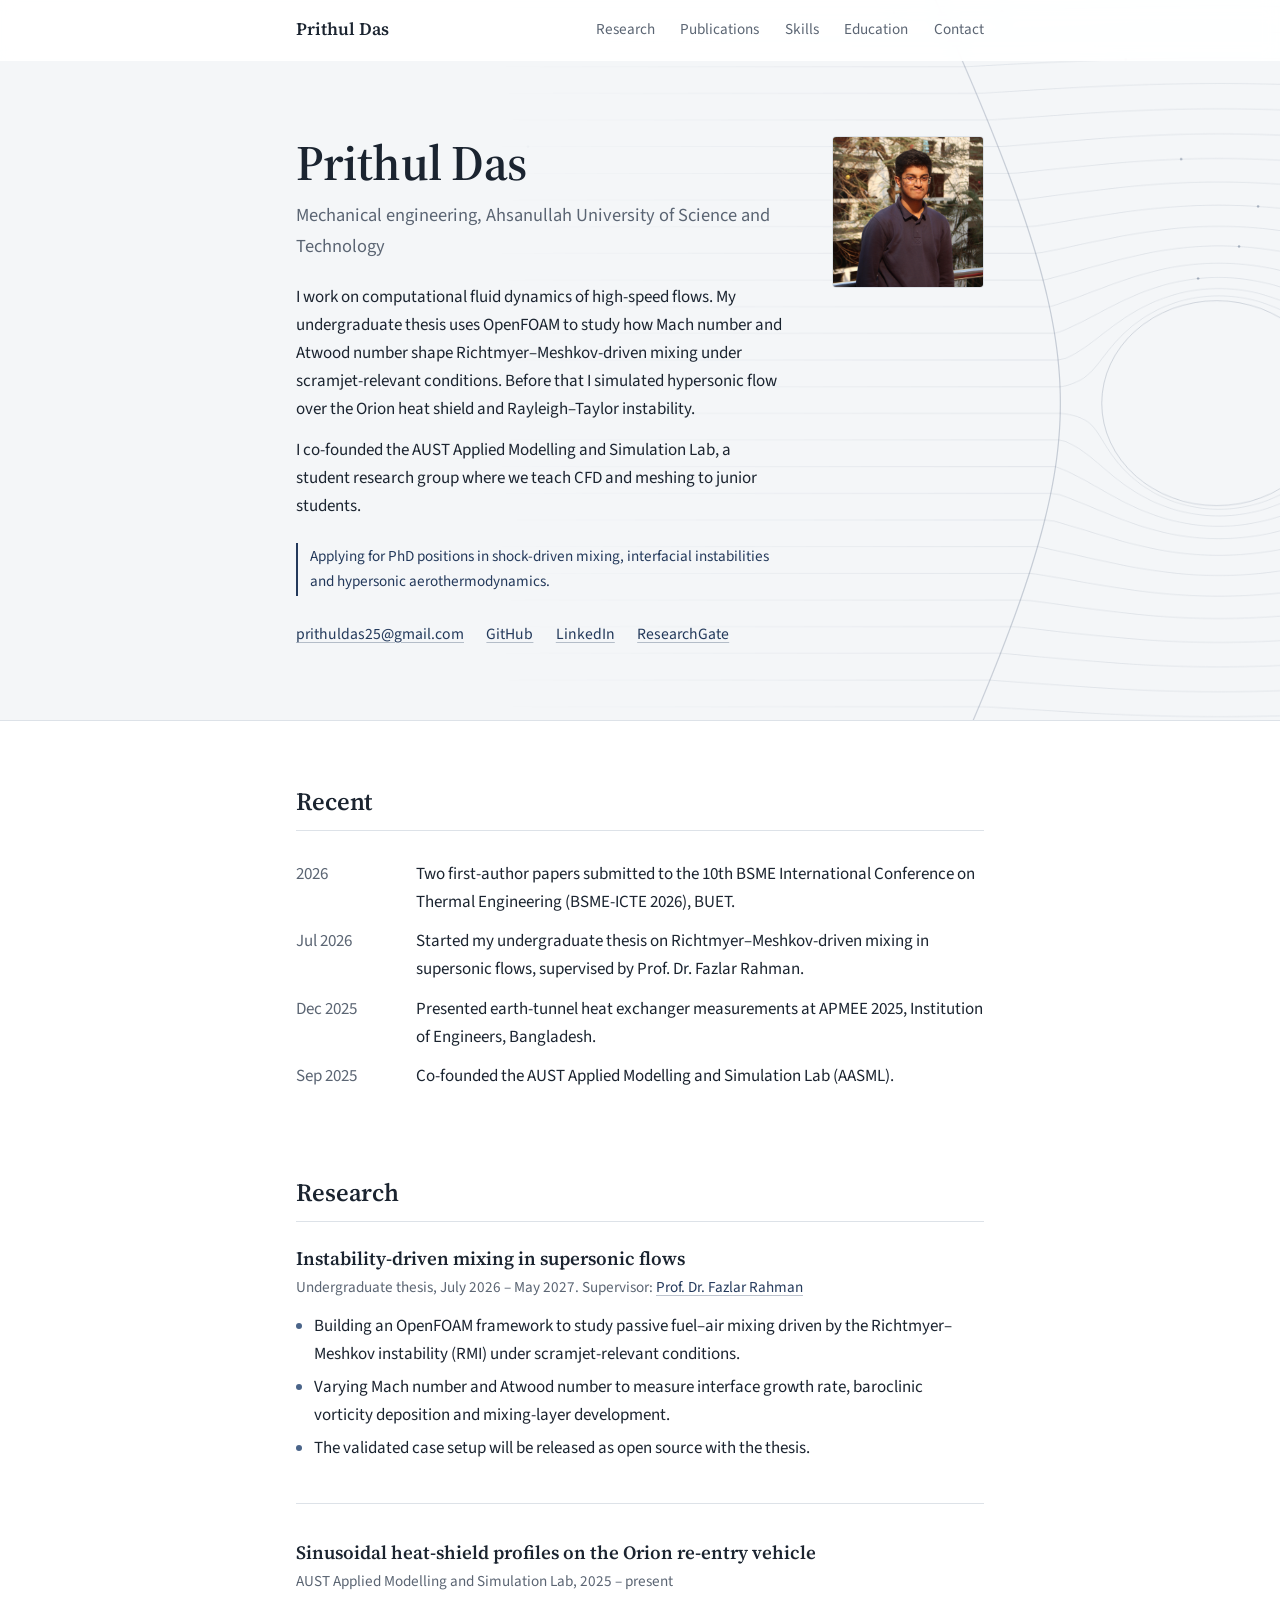
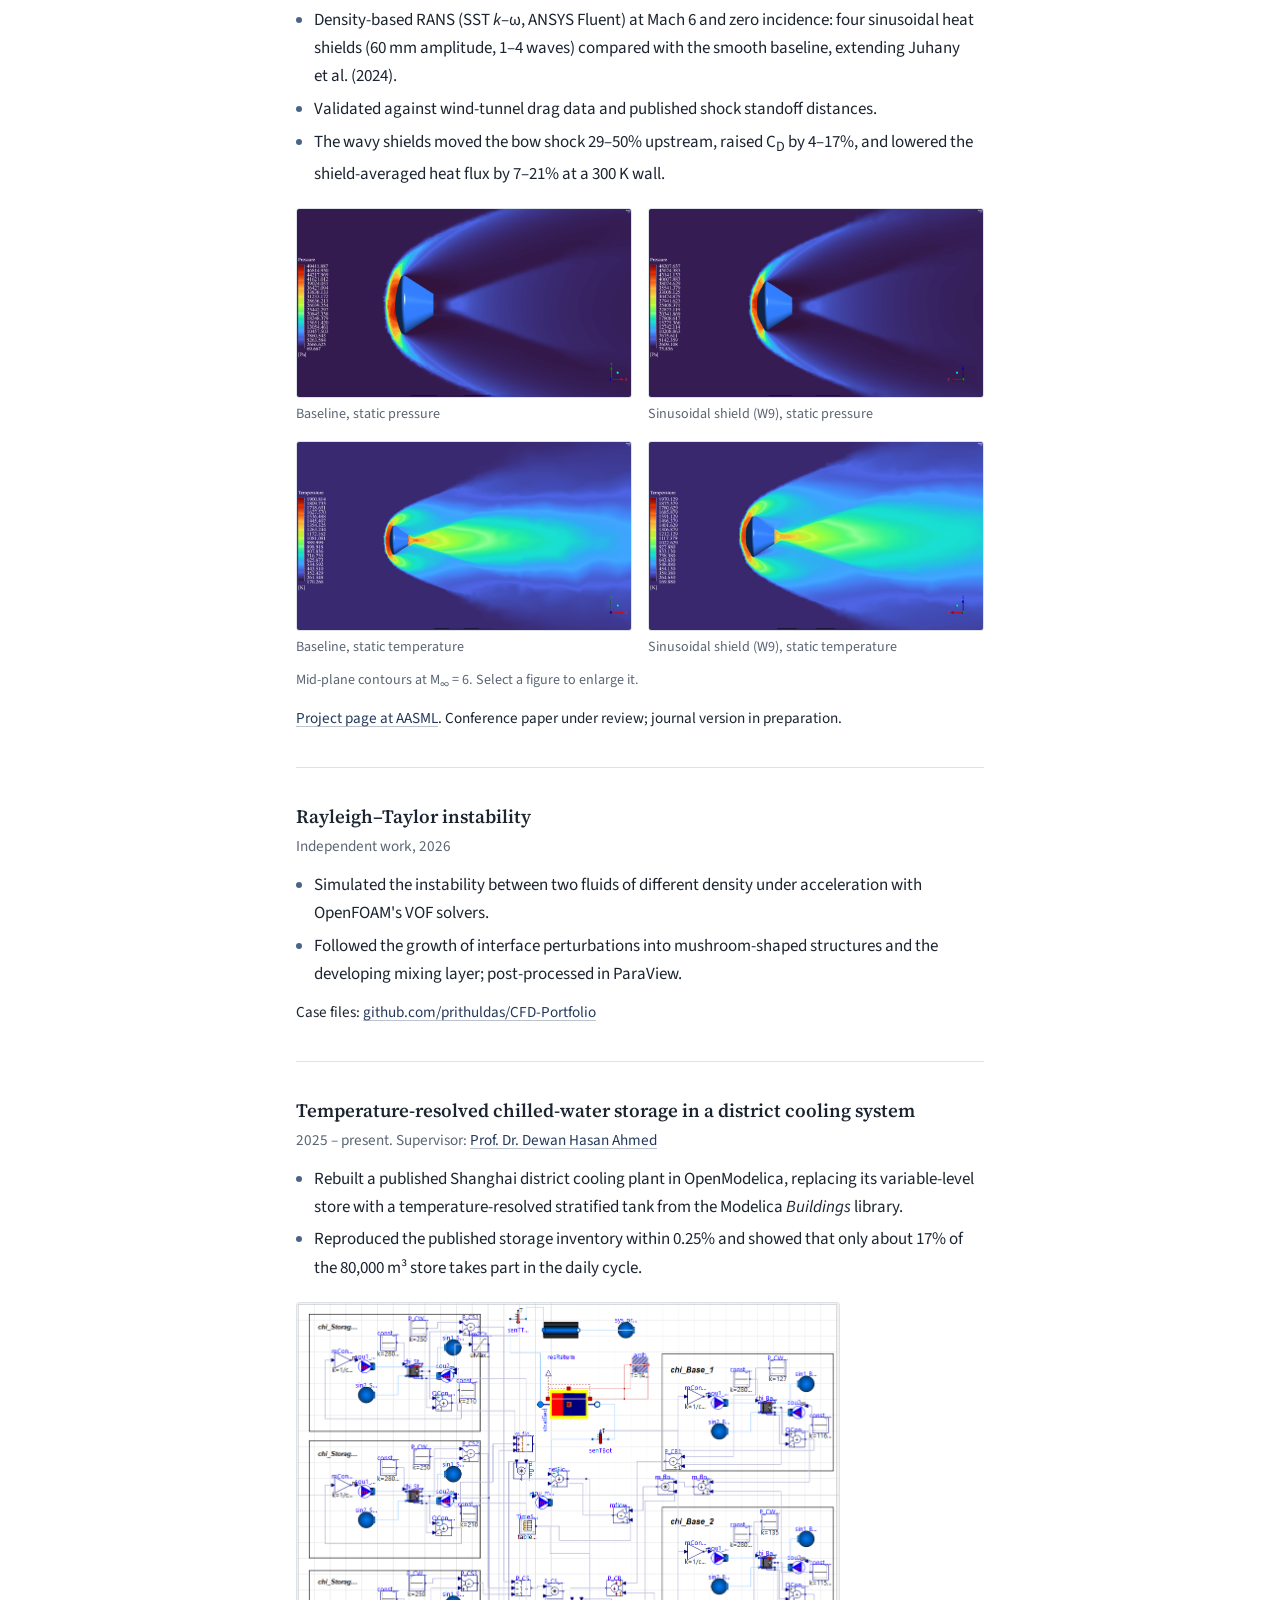
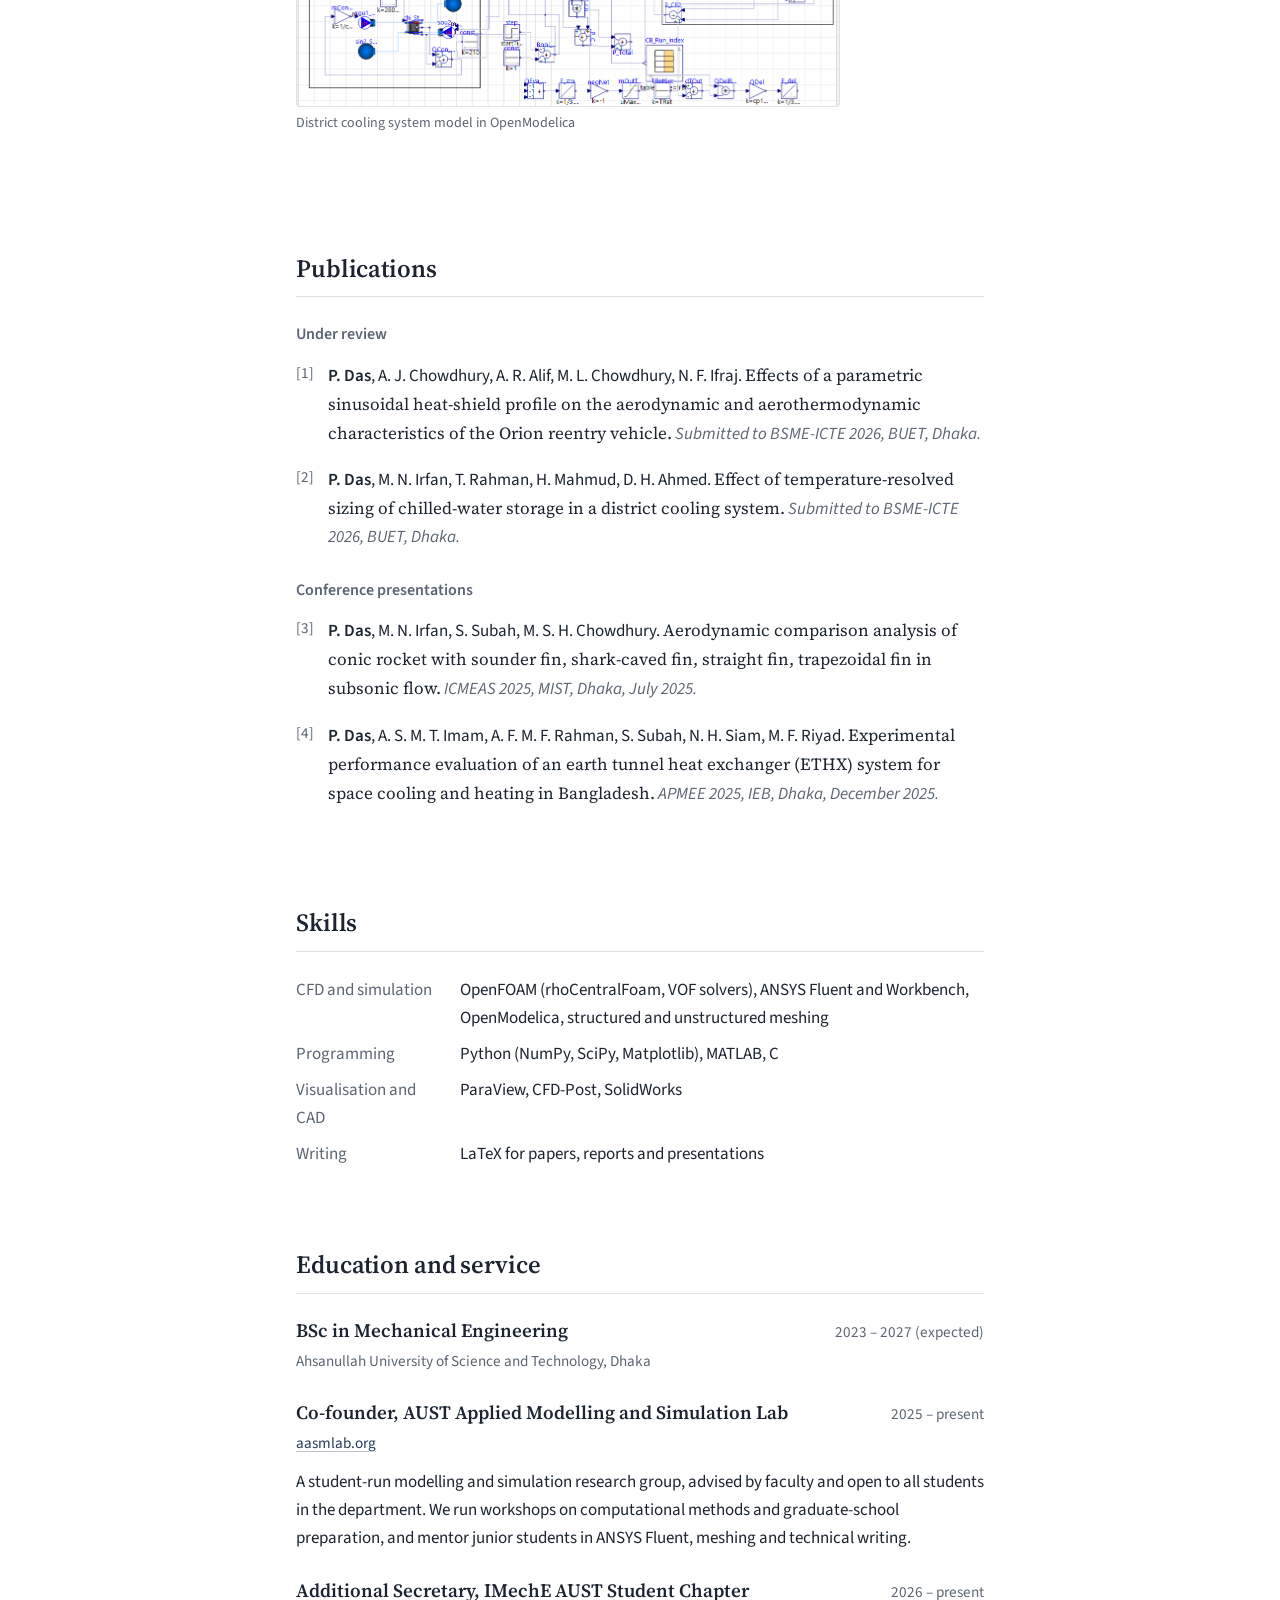
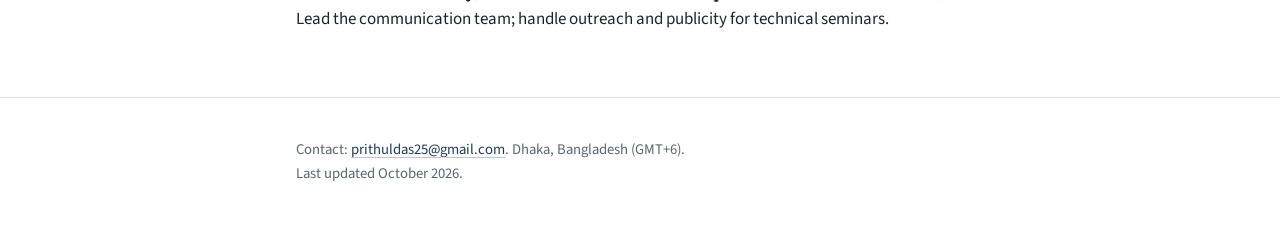
==== index.html @ 24e80806 "Update expected graduation year in education section" ====
<!DOCTYPE html>
<html lang="en">
<head>
<meta charset="UTF-8">
<meta name="viewport" content="width=device-width, initial-scale=1.0">
<meta name="description" content="Prithul Das, mechanical engineering undergraduate at AUST working on computational fluid dynamics of high-speed flows: shock-driven mixing, Richtmyer–Meshkov and Rayleigh–Taylor instabilities, and hypersonic aerothermodynamics.">
<title>Prithul Das · Computational fluid dynamics</title>

<link rel="preconnect" href="https://fonts.googleapis.com">
<link rel="preconnect" href="https://fonts.gstatic.com" crossorigin>
<link href="https://fonts.googleapis.com/css2?family=Source+Serif+4:ital,opsz,wght@0,8..60,400;0,8..60,600;1,8..60,400&family=Source+Sans+3:wght@400;500;600&display=swap" rel="stylesheet">

<style>
  :root {
    --paper: #ffffff;
    --wash: #f4f6f8;      /* hero and figure backgrounds */
    --ink: #1b2430;       /* body text, blue-black */
    --muted: #5b6573;     /* secondary text */
    --rule: #dde2e8;      /* hairlines */
    --accent: #23395b;    /* Oxford blue: links, shock line */
    --accent-soft: #4a6489;

    --serif: 'Source Serif 4', Georgia, 'Times New Roman', serif;
    --sans: 'Source Sans 3', system-ui, -apple-system, 'Segoe UI', sans-serif;
    --measure: 46rem;
  }

  *, *::before, *::after { box-sizing: border-box; margin: 0; padding: 0; }
  html { scroll-behavior: smooth; scroll-padding-top: 4.5rem; }
  body {
    font-family: var(--sans); font-size: 1.0625rem; line-height: 1.65;
    color: var(--ink); background: var(--paper);
    -webkit-font-smoothing: antialiased;
  }
  a { color: var(--accent); text-decoration: underline; text-decoration-color: rgba(35,57,91,0.3); text-underline-offset: 3px; transition: text-decoration-color .2s; }
  a:hover { text-decoration-color: var(--accent); }
  a:focus-visible, button:focus-visible { outline: 2px solid var(--accent); outline-offset: 3px; border-radius: 2px; }
  ::selection { background: #d6dfeb; }

  .wrap { max-width: var(--measure); margin: 0 auto; padding: 0 1.5rem; }

  /* ── Navigation ───────────────────────────────────────── */
  nav {
    position: fixed; top: 0; left: 0; right: 0; z-index: 50;
    background: rgba(255,255,255,0.92); backdrop-filter: blur(8px);
    border-bottom: 1px solid transparent; transition: border-color .3s;
  }
  nav.scrolled { border-bottom-color: var(--rule); }
  .nav-inner { display: flex; justify-content: space-between; align-items: center; height: 3.75rem; }
  .nav-name { font-family: var(--serif); font-size: 1.1rem; font-weight: 600; color: var(--ink); text-decoration: none; }
  .nav-links { display: flex; gap: 1.6rem; }
  .nav-links a { font-size: 0.95rem; color: var(--muted); text-decoration: none; }
  .nav-links a:hover { color: var(--ink); }

  /* ── Hero ─────────────────────────────────────────────── */
  .hero {
    position: relative; overflow: hidden;
    background: var(--wash); border-bottom: 1px solid var(--rule);
    padding: 8.5rem 0 4.5rem;
  }
  #flow {
    position: absolute; inset: 0; width: 100%; height: 100%; pointer-events: none;
    -webkit-mask-image: linear-gradient(90deg, transparent 38%, #000 80%);
    mask-image: linear-gradient(90deg, transparent 38%, #000 80%);
  }
  .hero .wrap { position: relative; }
  .hero-grid { display: grid; grid-template-columns: 1fr; gap: 2rem; align-items: start; }
  @media (min-width: 720px) { .hero-grid { grid-template-columns: 1fr 9.5rem; gap: 3rem; } }
  .hero h1 {
    font-family: var(--serif); font-weight: 600; font-size: clamp(2.3rem, 5vw, 3.1rem);
    line-height: 1.1; letter-spacing: -0.01em; margin-bottom: 0.6rem;
  }
  .role { font-size: 1.15rem; color: var(--muted); margin-bottom: 1.4rem; }
  .bio { max-width: 34rem; margin-bottom: 1.4rem; }
  .bio p + p { margin-top: 0.8rem; }
  .status {
    display: inline-block; font-size: 0.95rem; color: var(--accent);
    border-left: 2px solid var(--accent); padding: 0.1rem 0 0.1rem 0.75rem; margin-bottom: 1.6rem;
  }
  .links { display: flex; flex-wrap: wrap; gap: 0.4rem 1.4rem; font-size: 0.98rem; }
  .portrait img {
    width: 9.5rem; height: 9.5rem; object-fit: cover; display: block;
    border-radius: 4px; border: 1px solid var(--rule); background: #e9edf1;
  }
  @media (max-width: 719px) { .portrait { order: -1; } .portrait img { width: 7rem; height: 7rem; } }

  /* ── Sections ─────────────────────────────────────────── */
  main section { padding: 3.75rem 0 1rem; }
  h2 {
    font-family: var(--serif); font-weight: 600; font-size: 1.55rem; letter-spacing: -0.005em;
    padding-bottom: 0.5rem; margin-bottom: 1.5rem; border-bottom: 1px solid var(--rule);
  }
  h3 { font-family: var(--serif); font-weight: 600; font-size: 1.18rem; line-height: 1.35; }
  .meta { color: var(--muted); font-size: 0.95rem; margin: 0.25rem 0 0.75rem; }

  .news { list-style: none; }
  .news li { display: grid; grid-template-columns: 6.5rem 1fr; gap: 1rem; padding: 0.35rem 0; }
  .news time { color: var(--muted); font-variant-numeric: tabular-nums; }
  @media (max-width: 520px) { .news li { grid-template-columns: 1fr; gap: 0; } }

  .project { padding: 0 0 2.25rem; }
  .project + .project { padding-top: 2.25rem; border-top: 1px solid var(--rule); }
  .project ul { padding-left: 1.15rem; }
  .project li { margin: 0.3rem 0; }
  .project li::marker { color: var(--accent-soft); }
  .project .more { margin-top: 0.75rem; font-size: 0.95rem; }

  figure { margin: 0; }
  .figs { display: grid; grid-template-columns: 1fr; gap: 0.9rem 1rem; margin-top: 1.25rem; }
  @media (min-width: 600px) { .figs { grid-template-columns: 1fr 1fr; } }
  .figs img, .single-fig img {
    width: 100%; height: auto; display: block; background: var(--wash);
    border: 1px solid var(--rule); border-radius: 3px; cursor: zoom-in;
  }
  figcaption { font-size: 0.88rem; color: var(--muted); margin-top: 0.35rem; }
  .fig-note { font-size: 0.88rem; color: var(--muted); margin-top: 0.6rem; }
  .single-fig { margin-top: 1.25rem; max-width: 34rem; }
  .img-missing { display: none !important; }
  .video-fig video { width: 100%; height: auto; display: block; background: var(--wash); border: 1px solid var(--rule); border-radius: 3px; }

  .pubs { list-style: none; counter-reset: pub; }
  .pubs li { position: relative; padding-left: 2rem; margin-bottom: 1.1rem; }
  .pubs li::before { counter-increment: pub; content: "[" counter(pub) "]"; position: absolute; left: 0; color: var(--muted); font-size: 0.95rem; }
  .pub-title { font-family: var(--serif); font-weight: 400; }
  .pub-venue { font-style: italic; color: var(--muted); }
  .pub-group { font-size: 1rem; font-weight: 600; color: var(--muted); margin: 1.6rem 0 0.8rem; }
  .pub-group:first-of-type { margin-top: 0; }
  .me { font-weight: 600; }

  .skills { display: grid; grid-template-columns: 9rem 1fr; gap: 0.5rem 1.25rem; }
  .skills dt { color: var(--muted); }
  @media (max-width: 520px) { .skills { grid-template-columns: 1fr; gap: 0; } .skills dd { margin-bottom: 0.6rem; } }

  .entry { display: flex; justify-content: space-between; gap: 1rem; flex-wrap: wrap; align-items: baseline; }
  .entry .when { color: var(--muted); font-size: 0.95rem; font-variant-numeric: tabular-nums; }
  .entry-block + .entry-block { margin-top: 1.6rem; }

  footer { margin-top: 3rem; padding: 2.5rem 0 3rem; border-top: 1px solid var(--rule); color: var(--muted); font-size: 0.92rem; }

  /* Single page-load moment: the hero text settles in once. */
  .hero-text > * { opacity: 0; transform: translateY(6px); animation: settle .7s ease-out forwards; }
  .hero-text > *:nth-child(2) { animation-delay: .06s; }
  .hero-text > *:nth-child(3) { animation-delay: .12s; }
  .hero-text > *:nth-child(4) { animation-delay: .18s; }
  .hero-text > *:nth-child(5) { animation-delay: .24s; }
  @keyframes settle { to { opacity: 1; transform: none; } }

  .lightbox { position: fixed; inset: 0; z-index: 100; display: none; align-items: center; justify-content: center; background: rgba(27,36,48,0.86); padding: 2rem; cursor: zoom-out; }
  .lightbox.open { display: flex; }
  .lightbox img { max-width: 100%; max-height: 100%; background: #fff; border-radius: 3px; }

  @media (max-width: 640px) { .nav-links { display: none; } .hero { padding-top: 6.5rem; } }
  @media (prefers-reduced-motion: reduce) {
    html { scroll-behavior: auto; }
    .hero-text > * { animation: none; opacity: 1; transform: none; }
  }
</style>
</head>
<body>

<nav id="nav">
  <div class="wrap nav-inner">
    <a class="nav-name" href="#top">Prithul Das</a>
    <div class="nav-links">
      <a href="#research">Research</a>
      <a href="#publications">Publications</a>
      <a href="#skills">Skills</a>
      <a href="#education">Education</a>
      <a href="#contact">Contact</a>
    </div>
  </div>
</nav>

<header class="hero" id="top">
  <canvas id="flow" aria-hidden="true"></canvas>
  <div class="wrap">
    <div class="hero-grid">
      <div class="hero-text">
        <h1>Prithul Das</h1>
        <p class="role">Mechanical engineering, Ahsanullah University of Science and Technology</p>
        <div class="bio">
          <p>I work on computational fluid dynamics of high-speed flows. My undergraduate thesis uses OpenFOAM to study how Mach number and Atwood number shape Richtmyer–Meshkov-driven mixing under scramjet-relevant conditions. Before that I simulated hypersonic flow over the Orion heat shield and Rayleigh–Taylor instability.</p>
          <p>I co-founded the AUST Applied Modelling and Simulation Lab, a student research group where we teach CFD and meshing to junior students.</p>
        </div>
        <p class="status">Applying for PhD positions in shock-driven mixing, interfacial instabilities and hypersonic aerothermodynamics.</p>
        <p class="links">
          <a href="mailto:prithuldas25@gmail.com">prithuldas25@gmail.com</a>
          <a href="https://github.com/prithuldas" target="_blank" rel="noopener">GitHub</a>
          <a href="https://linkedin.com/in/prithuldas" target="_blank" rel="noopener">LinkedIn</a>
          <a href="https://www.researchgate.net/profile/Prithul-Das" target="_blank" rel="noopener">ResearchGate</a>
        </p>
      </div>
      <div class="portrait">
        <img src="1000931297.jpg" alt="Portrait of Prithul Das" onerror="this.style.display='none'">
      </div>
    </div>
  </div>
</header>

<main class="wrap">

  <section id="recent" aria-labelledby="recent-h">
    <h2 id="recent-h">Recent</h2>
    <ul class="news">
      <li><time>2026</time><span>Two first-author papers submitted to the 10th BSME International Conference on Thermal Engineering (BSME-ICTE 2026), BUET.</span></li>
      <li><time>Jul 2026</time><span>Started my undergraduate thesis on Richtmyer–Meshkov-driven mixing in supersonic flows, supervised by Prof. Dr. Fazlar Rahman.</span></li>
      <li><time>Dec 2025</time><span>Presented earth-tunnel heat exchanger measurements at APMEE 2025, Institution of Engineers, Bangladesh.</span></li>
      <li><time>Sep 2025</time><span>Co-founded the AUST Applied Modelling and Simulation Lab (AASML).</span></li>
    </ul>
  </section>

  <section id="research" aria-labelledby="research-h">
    <h2 id="research-h">Research</h2>

    <article class="project">
      <h3>Instability-driven mixing in supersonic flows</h3>
      <p class="meta">Undergraduate thesis, July 2026 – May 2027. Supervisor: <a href="https://www.aust.edu/mpe/faculty_member/dr_fazlar_rahman" target="_blank" rel="noopener">Prof. Dr. Fazlar Rahman</a></p>
      <ul>
        <li>Building an OpenFOAM framework to study passive fuel–air mixing driven by the Richtmyer–Meshkov instability (RMI) under scramjet-relevant conditions.</li>
        <li>Varying Mach number and Atwood number to measure interface growth rate, baroclinic vorticity deposition and mixing-layer development.</li>
        <li>The validated case setup will be released as open source with the thesis.</li>
      </ul>
      <figure class="single-fig video-fig">
        <video id="rmi-video" src="rmi_rho(singlemode).mp4" muted loop playsinline controls preload="metadata"
               aria-label="Simulation of single-mode Richtmyer–Meshkov instability: density field as a shock passes a perturbed interface"></video>
        <figcaption>Single-mode Richtmyer–Meshkov instability, density field (OpenFOAM)</figcaption>
      </figure>
    </article>

    <article class="project">
      <h3>Sinusoidal heat-shield profiles on the Orion re-entry vehicle</h3>
      <p class="meta">AUST Applied Modelling and Simulation Lab, 2025 – present</p>
      <ul>
        <li>Density-based RANS (SST <em>k</em>–ω, ANSYS Fluent) at Mach 6 and zero incidence: four sinusoidal heat shields (60&nbsp;mm amplitude, 1–4 waves) compared with the smooth baseline, extending Juhany et&nbsp;al. (2024).</li>
        <li>Validated against wind-tunnel drag data and published shock standoff distances.</li>
        <li>The wavy shields moved the bow shock 29–50% upstream, raised C<sub>D</sub> by 4–17%, and lowered the shield-averaged heat flux by 7–21% at a 300&nbsp;K wall.</li>
      </ul>
      <div class="figs">
        <figure><img data-src="baseline_p" alt="Static pressure contour, smooth baseline heat shield" data-zoom><figcaption>Baseline, static pressure</figcaption></figure>
        <figure><img data-src="w9_p" alt="Static pressure contour, sinusoidal heat shield W9" data-zoom><figcaption>Sinusoidal shield (W9), static pressure</figcaption></figure>
        <figure><img data-src="baseline_t" alt="Static temperature contour, smooth baseline heat shield" data-zoom><figcaption>Baseline, static temperature</figcaption></figure>
        <figure><img data-src="w9_T" alt="Static temperature contour, sinusoidal heat shield W9" data-zoom><figcaption>Sinusoidal shield (W9), static temperature</figcaption></figure>
      </div>
      <p class="fig-note">Mid-plane contours at M<sub>∞</sub>&nbsp;=&nbsp;6. Select a figure to enlarge it.</p>
      <p class="more"><a href="https://www.aasmlab.org/research/research-groups/nextgen-energy-systems-group/atmospheric-re-entry-vehicle" target="_blank" rel="noopener">Project page at AASML</a>. Conference paper under review; journal version in preparation.</p>
    </article>

    <article class="project">
      <h3>Rayleigh–Taylor instability</h3>
      <p class="meta">Independent work, 2026</p>
      <ul>
        <li>Simulated the instability between two fluids of different density under acceleration with OpenFOAM's VOF solvers.</li>
        <li>Followed the growth of interface perturbations into mushroom-shaped structures and the developing mixing layer; post-processed in ParaView.</li>
      </ul>
      <figure class="single-fig video-fig">
        <video id="rti-video" src="RTI.mp4" muted loop playsinline controls preload="metadata"
               aria-label="Simulation of Rayleigh–Taylor instability: interface perturbations growing into mushroom-shaped structures"></video>
        <figcaption>Rayleigh–Taylor instability simulated with OpenFOAM's VOF solver</figcaption>
      </figure>
      <p class="more">Case files: <a href="https://github.com/prithuldas/CFD-Portfolio" target="_blank" rel="noopener">github.com/prithuldas/CFD-Portfolio</a></p>
    </article>

    <article class="project">
      <h3>Temperature-resolved chilled-water storage in a district cooling system</h3>
      <p class="meta">2025 – present. Supervisor: <a href="https://www.aust.edu/mpe/faculty_member/dr_dewan_hasan_ahmed" target="_blank" rel="noopener">Prof. Dr. Dewan Hasan Ahmed</a></p>
      <ul>
        <li>Rebuilt a published Shanghai district cooling plant in OpenModelica, replacing its variable-level store with a temperature-resolved stratified tank from the Modelica <em>Buildings</em> library.</li>
        <li>Reproduced the published storage inventory within 0.25% and showed that only about 17% of the 80,000&nbsp;m³ store takes part in the daily cycle.</li>
      </ul>
      <figure class="single-fig">
        <img data-src="DCS01" alt="District cooling system model and results" data-zoom>
        <!-- EDIT THIS CAPTION to describe what DCS01 shows -->
        <figcaption>District cooling system model in OpenModelica</figcaption>
      </figure>
    </article>
  </section>

  <section id="publications" aria-labelledby="pubs-h">
    <h2 id="pubs-h">Publications</h2>

    <p class="pub-group">Under review</p>
    <ol class="pubs">
      <li><span class="me">P. Das</span>, A.&nbsp;J. Chowdhury, A.&nbsp;R. Alif, M.&nbsp;L. Chowdhury, N.&nbsp;F. Ifraj. <span class="pub-title">Effects of a parametric sinusoidal heat-shield profile on the aerodynamic and aerothermodynamic characteristics of the Orion reentry vehicle.</span> <span class="pub-venue">Submitted to BSME-ICTE 2026, BUET, Dhaka.</span></li>
      <li><span class="me">P. Das</span>, M.&nbsp;N. Irfan, T. Rahman, H. Mahmud, D.&nbsp;H. Ahmed. <span class="pub-title">Effect of temperature-resolved sizing of chilled-water storage in a district cooling system.</span> <span class="pub-venue">Submitted to BSME-ICTE 2026, BUET, Dhaka.</span></li>
    </ol>

    <p class="pub-group">Conference presentations</p>
    <ol class="pubs" start="3" style="counter-reset: pub 2;">
      <li><span class="me">P. Das</span>, M.&nbsp;N. Irfan, S. Subah, M.&nbsp;S.&nbsp;H. Chowdhury. <span class="pub-title">Aerodynamic comparison analysis of conic rocket with sounder fin, shark-caved fin, straight fin, trapezoidal fin in subsonic flow.</span> <span class="pub-venue">ICMEAS 2025, MIST, Dhaka, July 2025.</span></li>
      <li><span class="me">P. Das</span>, A.&nbsp;S.&nbsp;M.&nbsp;T. Imam, A.&nbsp;F.&nbsp;M.&nbsp;F. Rahman, S. Subah, N.&nbsp;H. Siam, M.&nbsp;F. Riyad. <span class="pub-title">Experimental performance evaluation of an earth tunnel heat exchanger (ETHX) system for space cooling and heating in Bangladesh.</span> <span class="pub-venue">APMEE 2025, IEB, Dhaka, December 2025.</span></li>
    </ol>
  </section>

  <section id="skills" aria-labelledby="skills-h">
    <h2 id="skills-h">Skills</h2>
    <dl class="skills">
      <dt>CFD and simulation</dt><dd>OpenFOAM (rhoCentralFoam, VOF solvers), ANSYS Fluent and Workbench, OpenModelica, structured and unstructured meshing</dd>
      <dt>Programming</dt><dd>Python (NumPy, SciPy, Matplotlib), MATLAB, C</dd>
      <dt>Visualisation and CAD</dt><dd>ParaView, CFD-Post, SolidWorks</dd>
      <dt>Writing</dt><dd>LaTeX for papers, reports and presentations</dd>
    </dl>
  </section>

  <section id="education" aria-labelledby="edu-h">
    <h2 id="edu-h">Education and service</h2>
    <div class="entry-block">
      <div class="entry"><h3>BSc in Mechanical Engineering</h3><span class="when">2023 – 2027 (expected)</span></div>
      <p class="meta">Ahsanullah University of Science and Technology, Dhaka</p>
    </div>
    <div class="entry-block">
      <div class="entry"><h3>Co-founder, AUST Applied Modelling and Simulation Lab</h3><span class="when">2025 – present</span></div>
      <p class="meta"><a href="https://www.aasmlab.org/" target="_blank" rel="noopener">aasmlab.org</a></p>
      <p>A student-run modelling and simulation research group, advised by faculty and open to all students in the department. We run workshops on computational methods and graduate-school preparation, and mentor junior students in ANSYS Fluent, meshing and technical writing.</p>
    </div>
    <div class="entry-block">
      <div class="entry"><h3>Additional Secretary, IMechE AUST Student Chapter</h3><span class="when">2026 – present</span></div>
      <p>Lead the communication team; handle outreach and publicity for technical seminars.</p>
    </div>
  </section>

</main>

<footer id="contact">
  <div class="wrap">
    <p>Contact: <a href="mailto:prithuldas25@gmail.com">prithuldas25@gmail.com</a>. Dhaka, Bangladesh (GMT+6).</p>
    <p>Last updated October 2026.</p>
  </div>
</footer>

<div class="lightbox" id="lightbox" role="dialog" aria-label="Enlarged figure"><img alt=""></div>

<script>
  // Nav hairline appears once the page scrolls.
  const nav = document.getElementById('nav');
  addEventListener('scroll', () => nav.classList.toggle('scrolled', scrollY > 8), { passive: true });

  // Images sit next to index.html; try .png, then .jpg, then .jpeg; hide if none exists.
  const EXTS = ['.png', '.jpg', '.jpeg'];
  function loadImg(el, name) {
    let i = 0;
    el.onerror = () => {
      i++;
      if (i < EXTS.length) el.src = encodeURI(name + EXTS[i]);
      else { el.onerror = null; el.closest('figure').classList.add('img-missing'); }
    };
    el.src = encodeURI(name + EXTS[0]);
  }
  document.querySelectorAll('img[data-src]').forEach(el => loadImg(el, el.dataset.src));

  // RTI video: plays (muted) only while on screen; hidden if the file is missing.
  const vid = document.getElementById('rti-video');
  if (vid) {
    vid.addEventListener('error', () => vid.closest('figure').classList.add('img-missing'));
    if (!matchMedia('(prefers-reduced-motion: reduce)').matches && 'IntersectionObserver' in window) {
      new IntersectionObserver(([e]) => { e.isIntersecting ? vid.play().catch(() => {}) : vid.pause(); },
                               { threshold: 0.5 }).observe(vid);
    }
  }

  // RMI video: same behaviour as the RTI video.
  const rmiVid = document.getElementById('rmi-video');
  if (rmiVid) {
    rmiVid.addEventListener('error', () => rmiVid.closest('figure').classList.add('img-missing'));
    if (!matchMedia('(prefers-reduced-motion: reduce)').matches && 'IntersectionObserver' in window) {
      new IntersectionObserver(([e]) => { e.isIntersecting ? rmiVid.play().catch(() => {}) : rmiVid.pause(); },
                               { threshold: 0.5 }).observe(rmiVid);
    }
  }

  // Lightbox.
  const lb = document.getElementById('lightbox');
  document.addEventListener('click', e => {
    const t = e.target;
    if (t.matches('img[data-zoom]') && t.src) { lb.firstElementChild.src = t.src; lb.firstElementChild.alt = t.alt; lb.classList.add('open'); }
    else if (lb.contains(t)) lb.classList.remove('open');
  });
  addEventListener('keydown', e => { if (e.key === 'Escape') lb.classList.remove('open'); });

  // Hero background: faint streamlines past a blunt body with a detached bow shock.
  // Upstream of the shock the streamlines are straight; behind it they follow the
  // potential flow around the body. Lines draw in once; a few tracers then drift slowly.
  (function () {
    const cv = document.getElementById('flow');
    const ctx = cv.getContext('2d');
    const still = matchMedia('(prefers-reduced-motion: reduce)').matches;
    let W, H, dpr, lines = [], shock = [], tracers = [], body, t0 = null;

    function build() {
      dpr = Math.min(devicePixelRatio || 1, 2);
      W = cv.clientWidth; H = cv.clientHeight;
      cv.width = W * dpr; cv.height = H * dpr;
      ctx.setTransform(dpr, 0, 0, dpr, 0, 0);

      const wide = W >= 720;
      const R = Math.min(H * 0.16, wide ? 115 : 60);
      body = { x: wide ? W - R * 0.55 : W + R * 0.45, y: H * 0.56, R };
      const standoff = R * 0.36, curv = R * 2, slope = 0.45;
      const shockX = y => {
        const s = (y - body.y) / curv;
        return body.x - R - standoff - curv * slope * (Math.sqrt(1 + s * s) - 1);
      };

      const vel = (x, y) => {               // potential flow past a cylinder (doublet + uniform)
        const dx = x - body.x, dy = y - body.y, r2 = dx * dx + dy * dy, R2 = R * R;
        const u = 1 - R2 * (dx * dx - dy * dy) / (r2 * r2);
        const v = -2 * R2 * dx * dy / (r2 * r2);
        return [u, v];
      };

      lines = [];
      const n = wide ? 26 : 16;
      for (let k = 0; k <= n; k++) {
        const y0 = (k + 0.5) * H / (n + 1);
        if (Math.abs(y0 - body.y) < R * 0.08) continue;
        const pts = [[0, y0]];
        let x = 0, y = y0;
        const xs = shockX(y0);
        while (x < xs && x < W) { x += 6; pts.push([Math.min(x, xs), y]); }
        for (let i = 0; i < 900 && x < W + 10; i++) {
          const [u, v] = vel(x, y), m = Math.hypot(u, v) || 1;
          x += 4 * u / m; y += 4 * v / m;
          if (Math.hypot(x - body.x, y - body.y) < R * 1.02) break;
          pts.push([x, y]);
        }
        lines.push(pts);
      }
      shock = [];
      for (let y = -20; y <= H + 20; y += 4) shock.push([shockX(y), y]);

      tracers = still ? [] : Array.from({ length: wide ? 14 : 8 }, () => ({
        line: Math.floor(Math.random() * lines.length), s: Math.random(), speed: 0.00025 + Math.random() * 0.0002
      }));
    }

    function path(pts, frac) {
      const last = Math.max(1, Math.floor(pts.length * frac));
      ctx.beginPath(); ctx.moveTo(pts[0][0], pts[0][1]);
      for (let i = 1; i < last; i++) ctx.lineTo(pts[i][0], pts[i][1]);
      ctx.stroke();
    }

    function draw(ts) {
      if (t0 === null) t0 = ts;
      const frac = still ? 1 : Math.min(1, (ts - t0) / 1800);
      const ease = 1 - Math.pow(1 - frac, 3);
      ctx.clearRect(0, 0, W, H);

      ctx.lineWidth = 1;
      ctx.strokeStyle = 'rgba(35,57,91,0.09)';
      lines.forEach(p => path(p, ease));

      ctx.strokeStyle = `rgba(35,57,91,${0.22 * ease})`;
      ctx.lineWidth = 1.2;
      path(shock, 1);

      ctx.beginPath(); ctx.arc(body.x, body.y, body.R, 0, Math.PI * 2);
      ctx.fillStyle = '#f4f6f8'; ctx.fill();
      ctx.strokeStyle = `rgba(35,57,91,${0.18 * ease})`; ctx.lineWidth = 1; ctx.stroke();

      if (frac >= 1) {
        ctx.fillStyle = 'rgba(35,57,91,0.35)';
        tracers.forEach(tr => {
          tr.s += tr.speed; if (tr.s > 1) { tr.s = 0; tr.line = Math.floor(Math.random() * lines.length); }
          const p = lines[tr.line], q = p[Math.floor(tr.s * (p.length - 1))];
          ctx.beginPath(); ctx.arc(q[0], q[1], 1.3, 0, Math.PI * 2); ctx.fill();
        });
      }
      if (!still) requestAnimationFrame(draw);
    }

    build();
    let rt; addEventListener('resize', () => { clearTimeout(rt); rt = setTimeout(() => { build(); if (still) draw(0); }, 150); });
    requestAnimationFrame(draw);
  })();
</script>
</body>
</html>
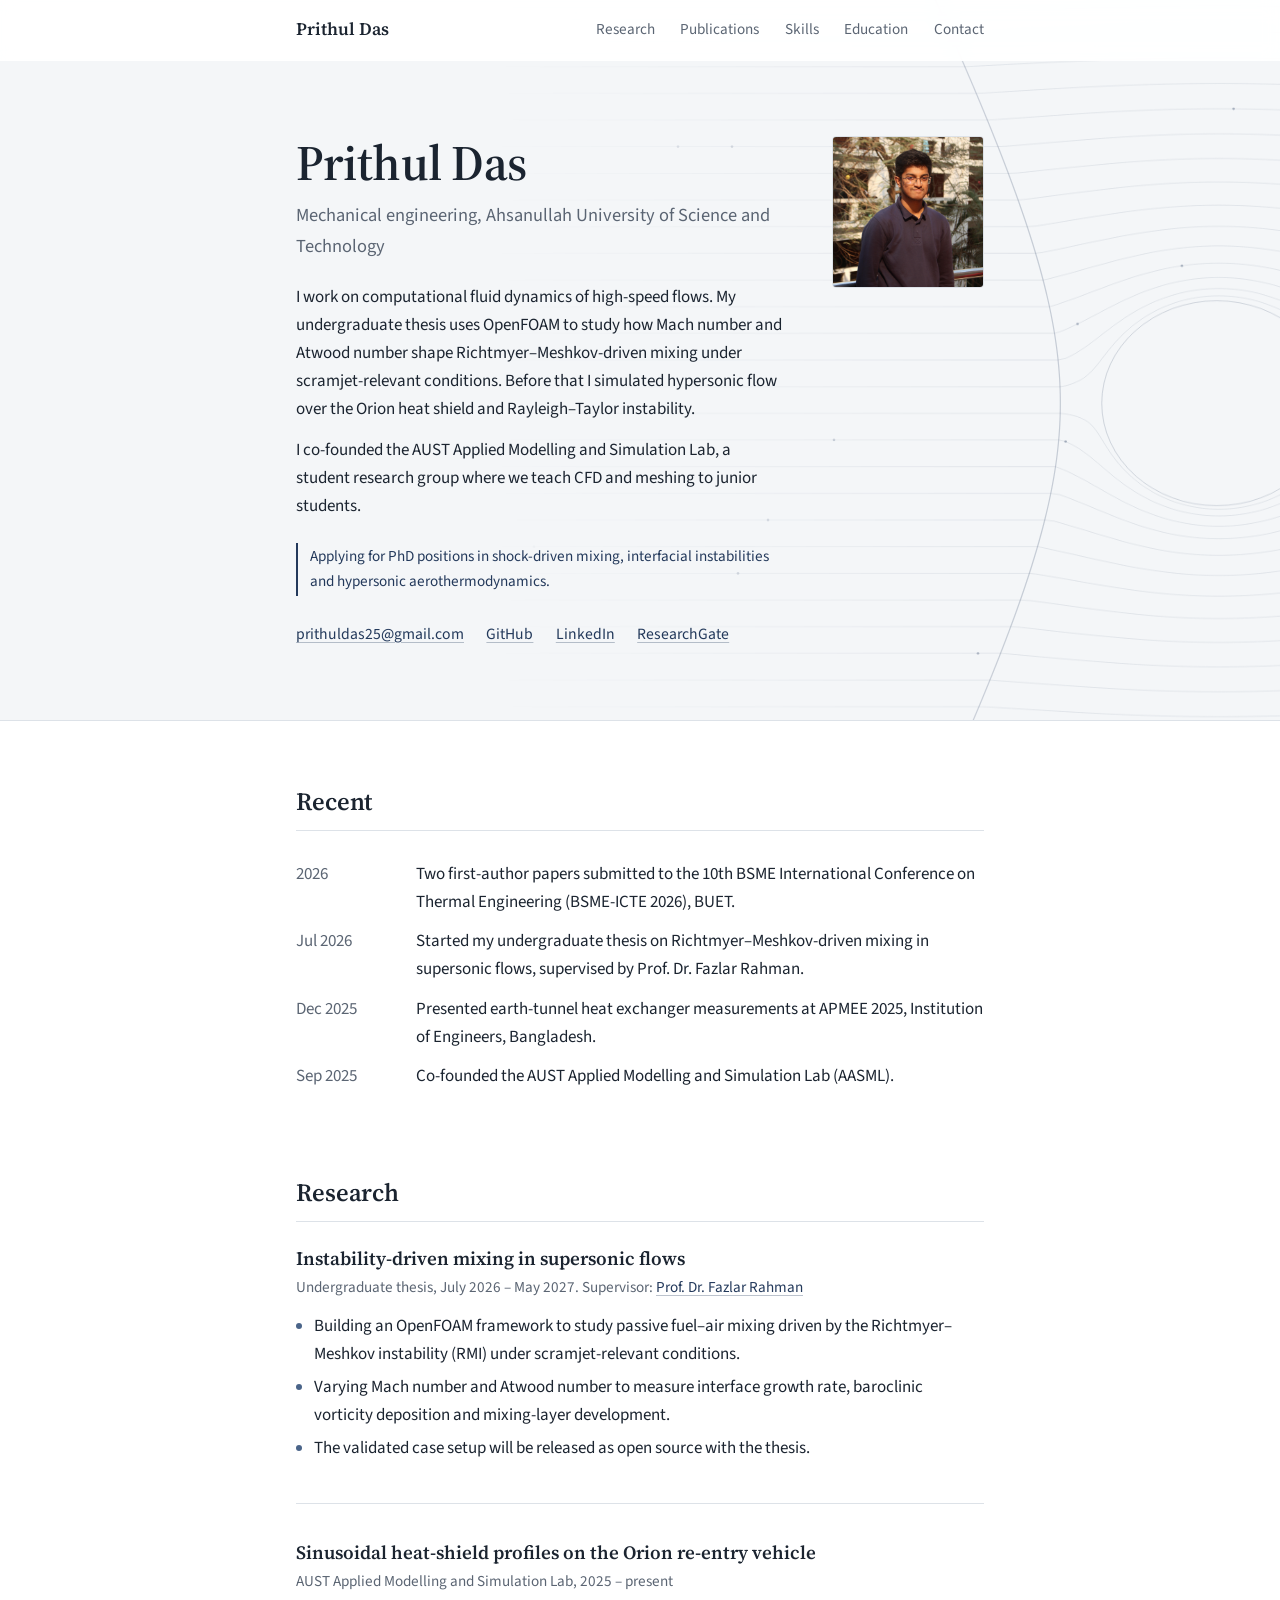
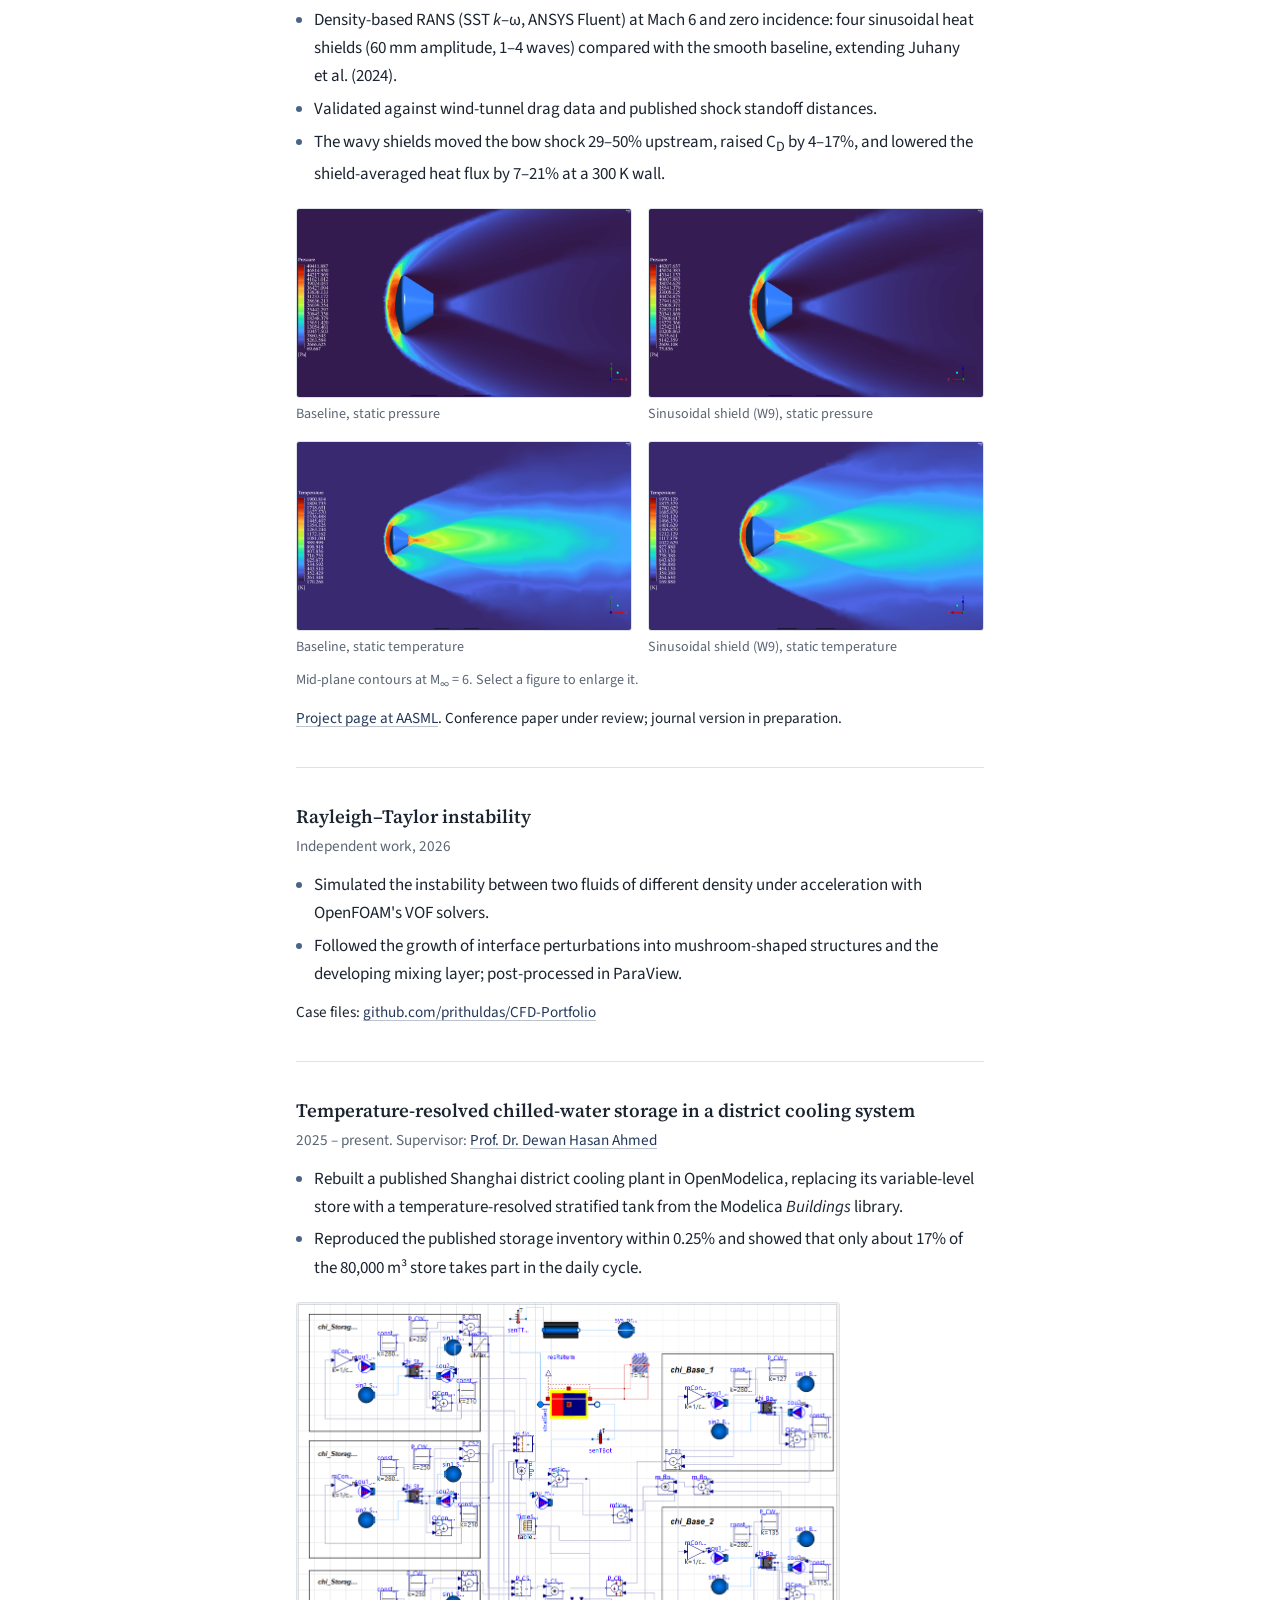
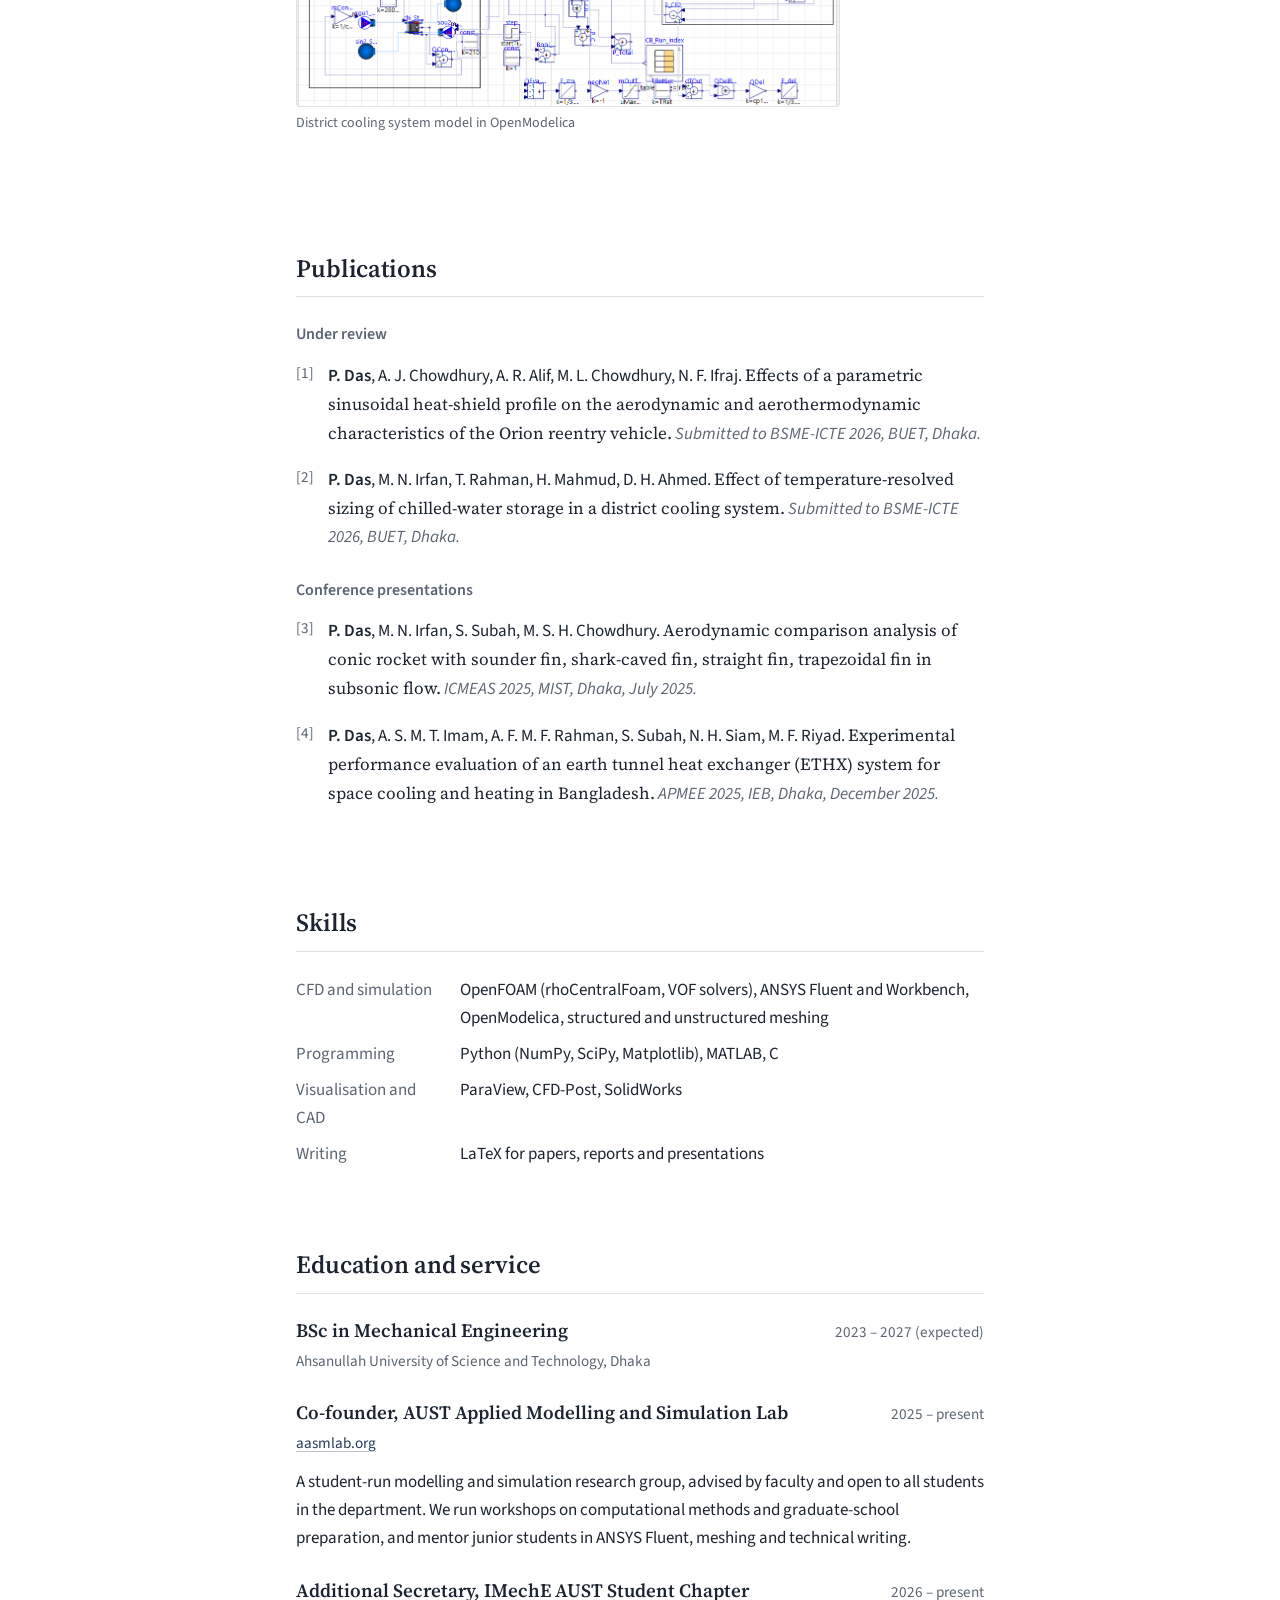
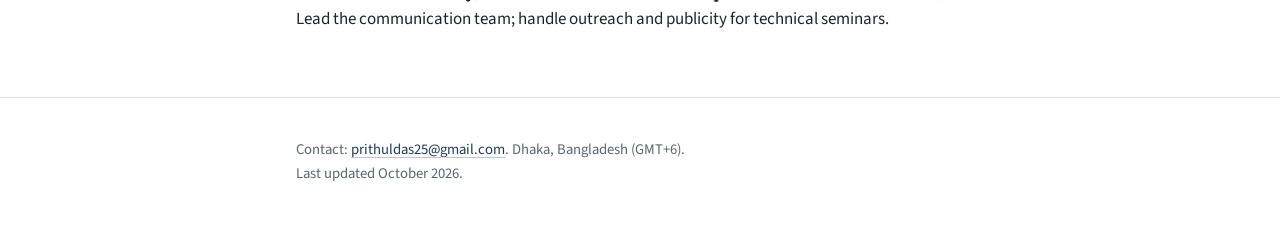
==== commit 91cfab60: "Update index.html" ====
--- a/index.html
+++ b/index.html
@@ -221,7 +221,7 @@
         <li>The validated case setup will be released as open source with the thesis.</li>
       </ul>
       <figure class="single-fig video-fig">
-        <video id="rmi-video" src="rmi_rho(singlemode).mp4" muted loop playsinline controls preload="metadata"
+        <video id="rmi-video" src="rmi_rho%20(singlemode).mp4" muted loop playsinline controls preload="metadata"
                aria-label="Simulation of single-mode Richtmyer–Meshkov instability: density field as a shock passes a perturbed interface"></video>
         <figcaption>Single-mode Richtmyer–Meshkov instability, density field (OpenFOAM)</figcaption>
       </figure>
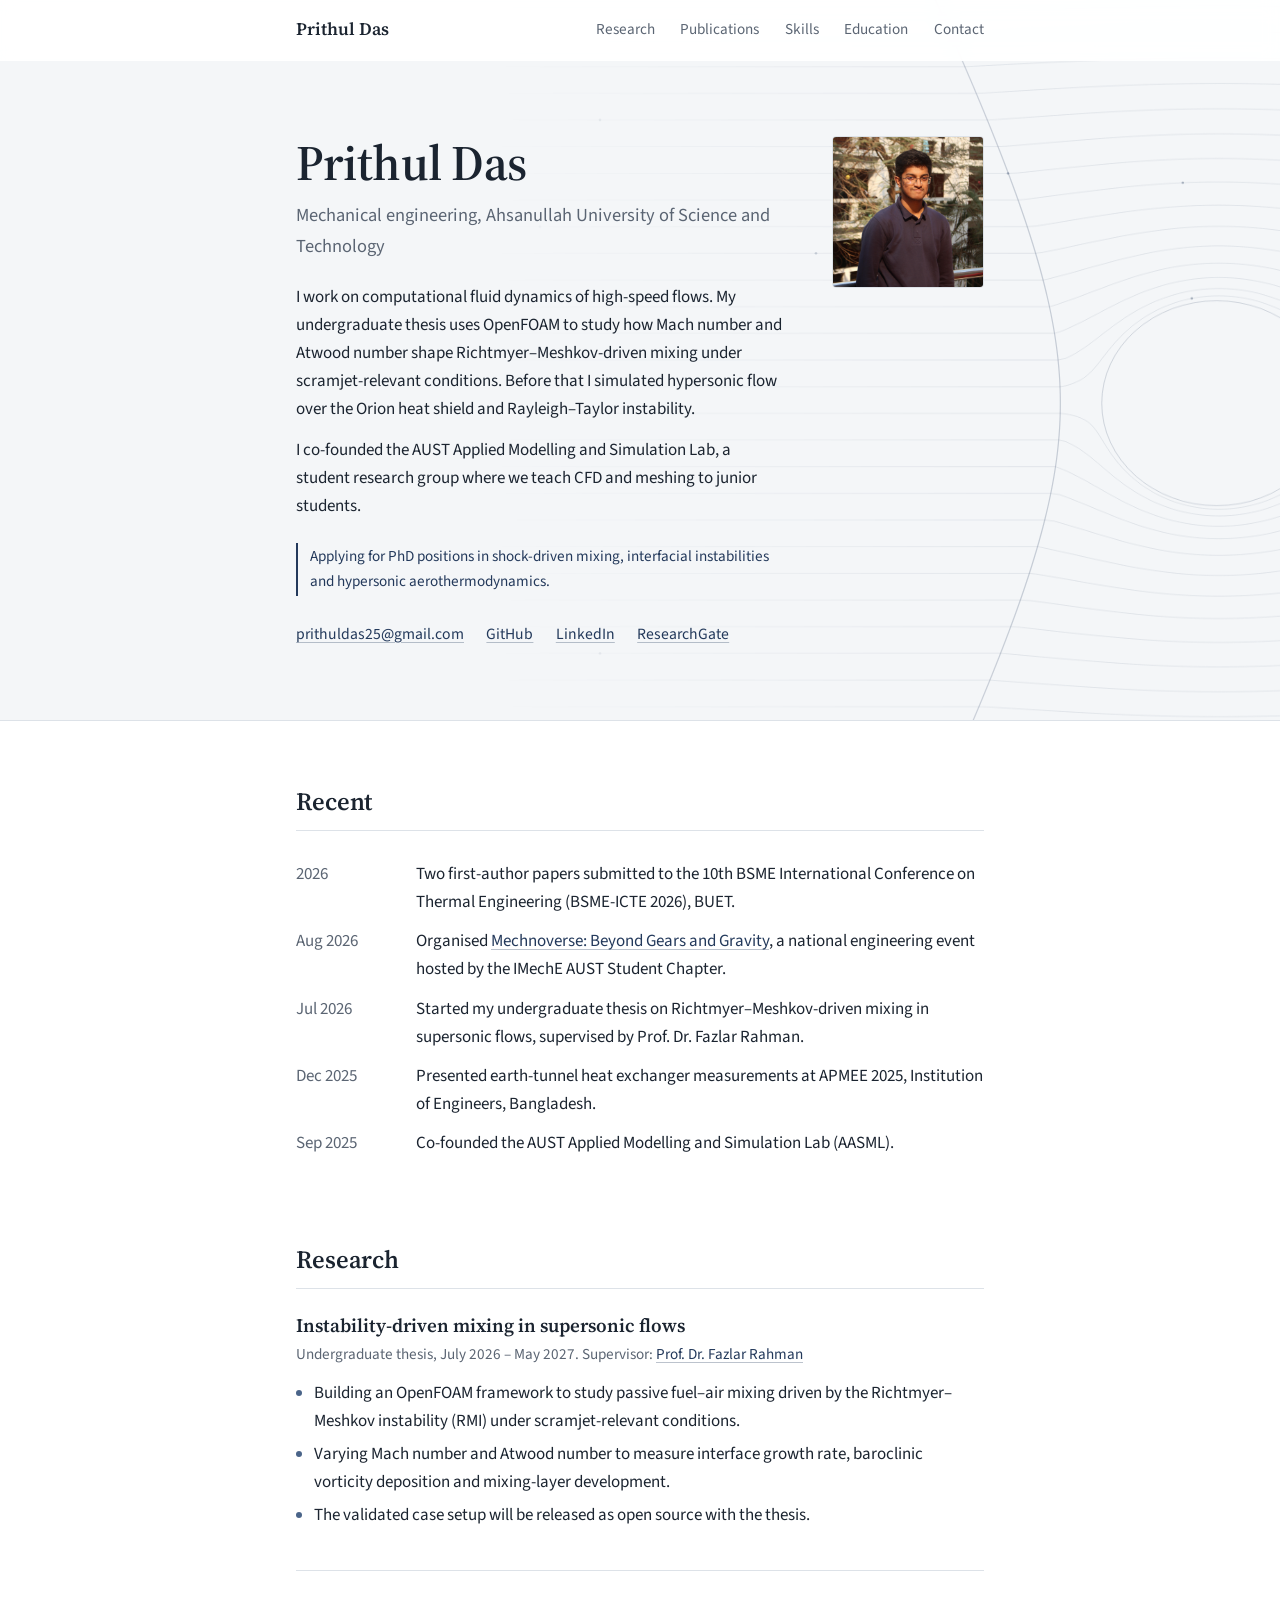
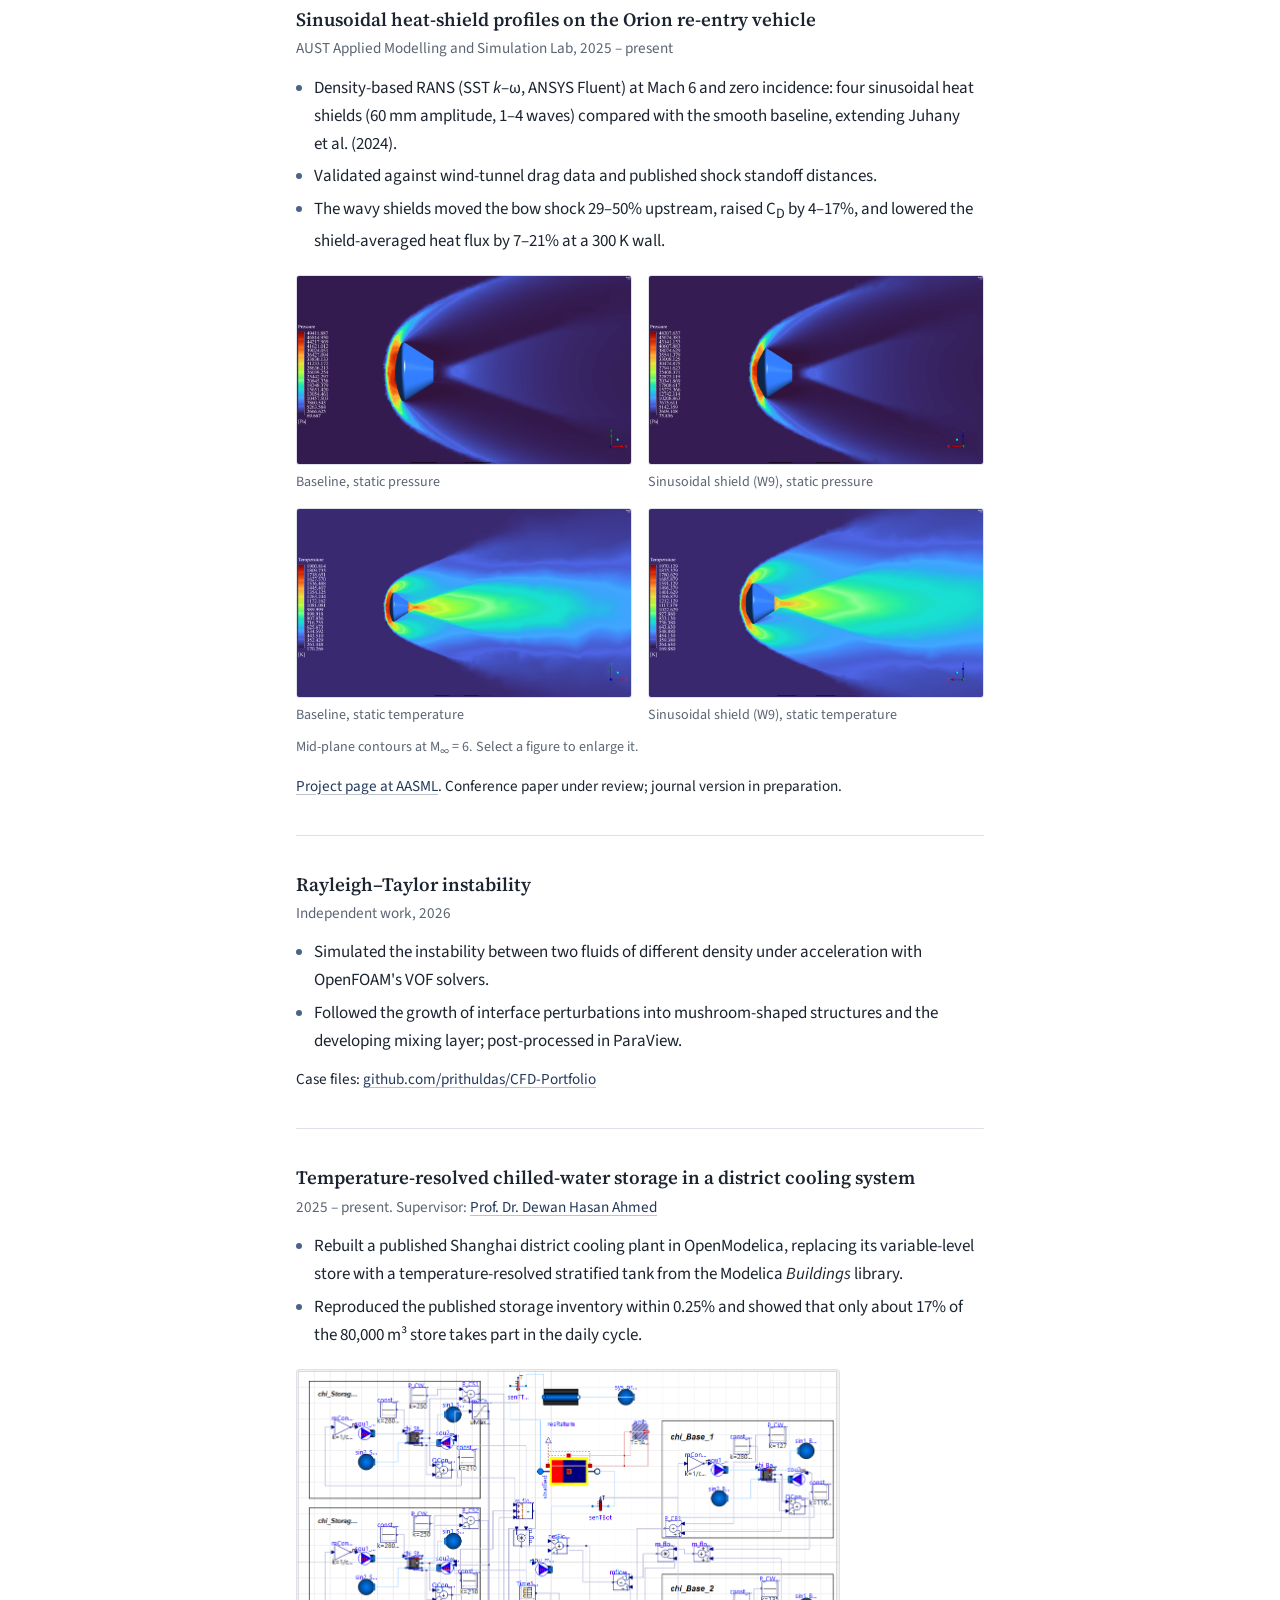
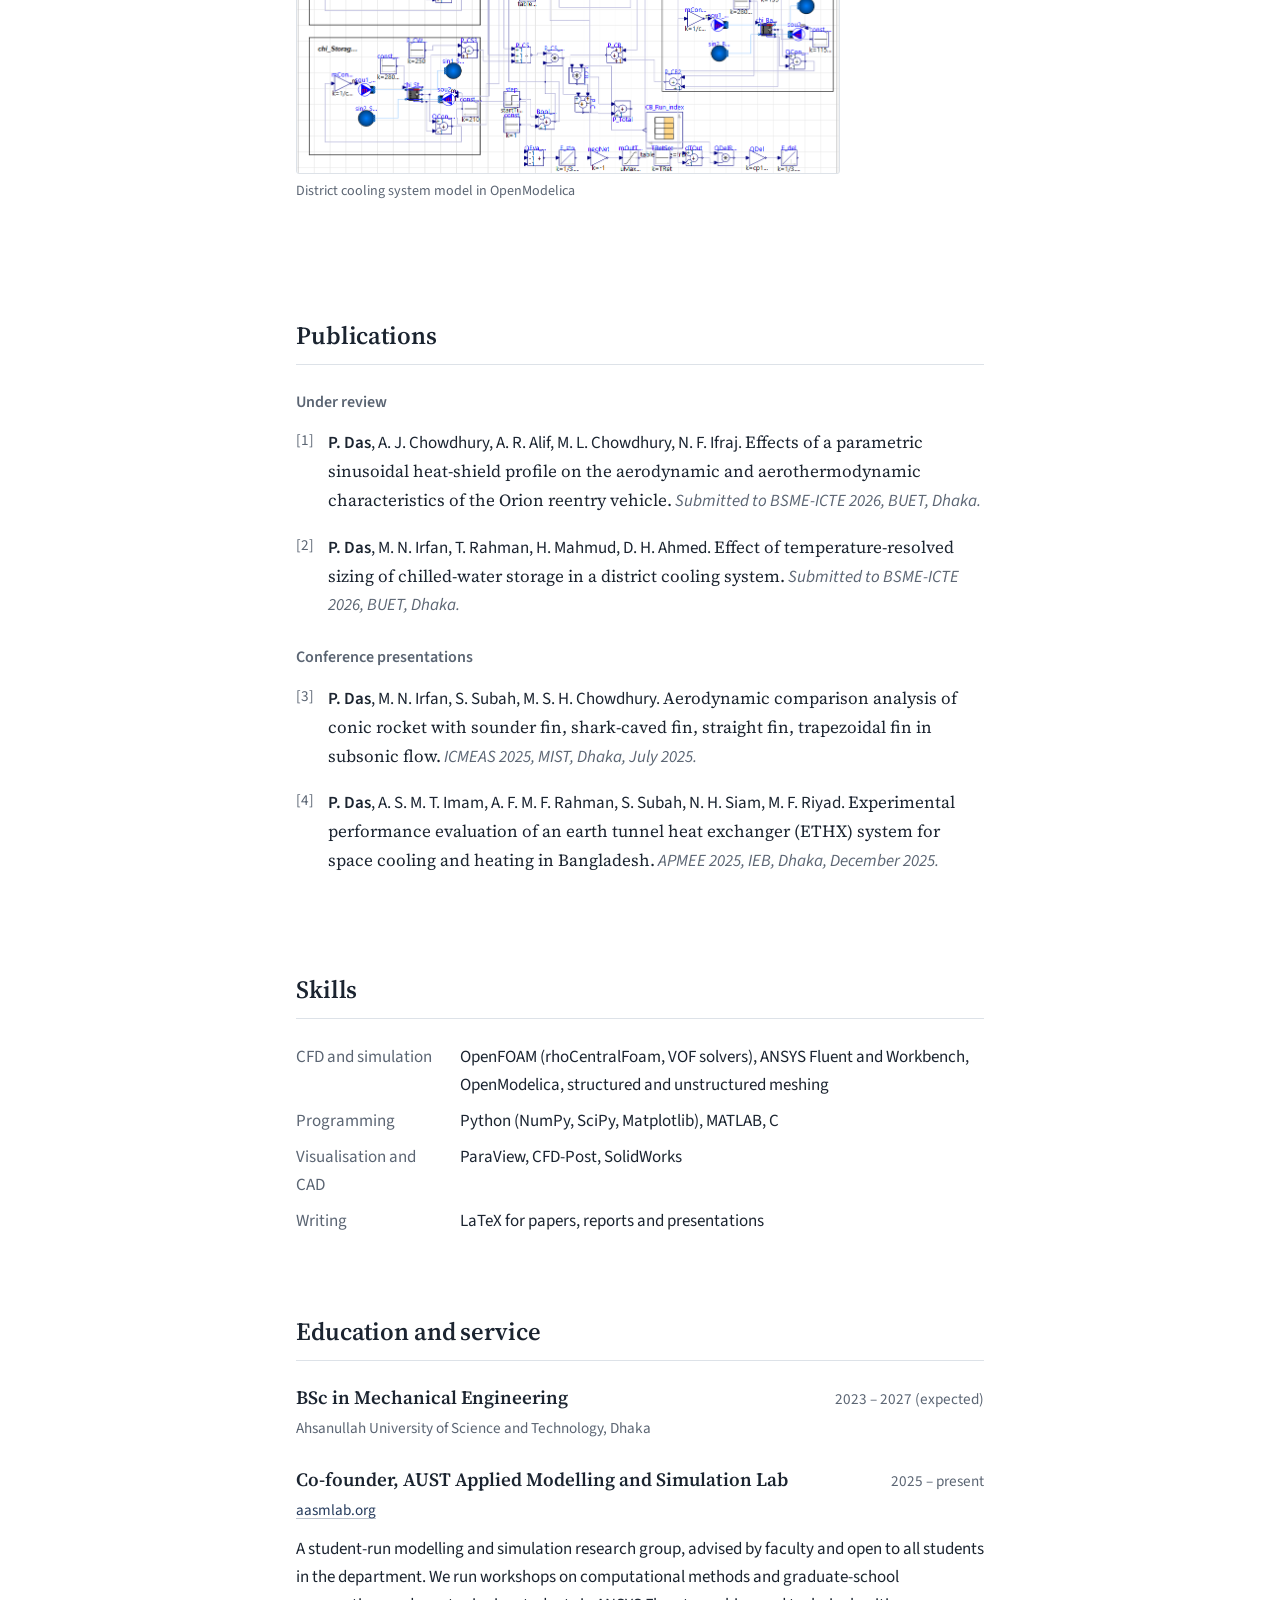
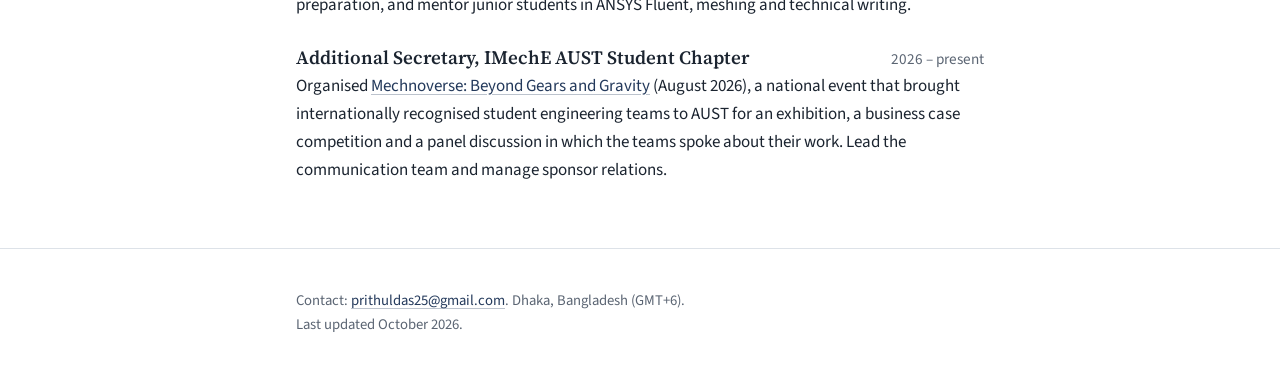
==== commit 5420dfb5: "Revise recent activities and event organization details Updated recent activities and responsibiliti" ====
--- a/index.html
+++ b/index.html
@@ -203,6 +203,7 @@
     <h2 id="recent-h">Recent</h2>
     <ul class="news">
       <li><time>2026</time><span>Two first-author papers submitted to the 10th BSME International Conference on Thermal Engineering (BSME-ICTE 2026), BUET.</span></li>
+      <li><time>Aug 2026</time><span>Organised <a href="https://www.facebook.com/share/p/1DuYH6hJbx/" target="_blank" rel="noopener">Mechnoverse: Beyond Gears and Gravity</a>, a national engineering event hosted by the IMechE AUST Student Chapter.</span></li>
       <li><time>Jul 2026</time><span>Started my undergraduate thesis on Richtmyer–Meshkov-driven mixing in supersonic flows, supervised by Prof. Dr. Fazlar Rahman.</span></li>
       <li><time>Dec 2025</time><span>Presented earth-tunnel heat exchanger measurements at APMEE 2025, Institution of Engineers, Bangladesh.</span></li>
       <li><time>Sep 2025</time><span>Co-founded the AUST Applied Modelling and Simulation Lab (AASML).</span></li>
@@ -314,7 +315,7 @@
     </div>
     <div class="entry-block">
       <div class="entry"><h3>Additional Secretary, IMechE AUST Student Chapter</h3><span class="when">2026 – present</span></div>
-      <p>Lead the communication team; handle outreach and publicity for technical seminars.</p>
+      <p>Organised <a href="https://www.facebook.com/share/p/1DuYH6hJbx/" target="_blank" rel="noopener">Mechnoverse: Beyond Gears and Gravity</a> (August 2026), a national event that brought internationally recognised student engineering teams to AUST for an exhibition, a business case competition and a panel discussion in which the teams spoke about their work. Lead the communication team and manage sponsor relations.</p>
     </div>
   </section>
 
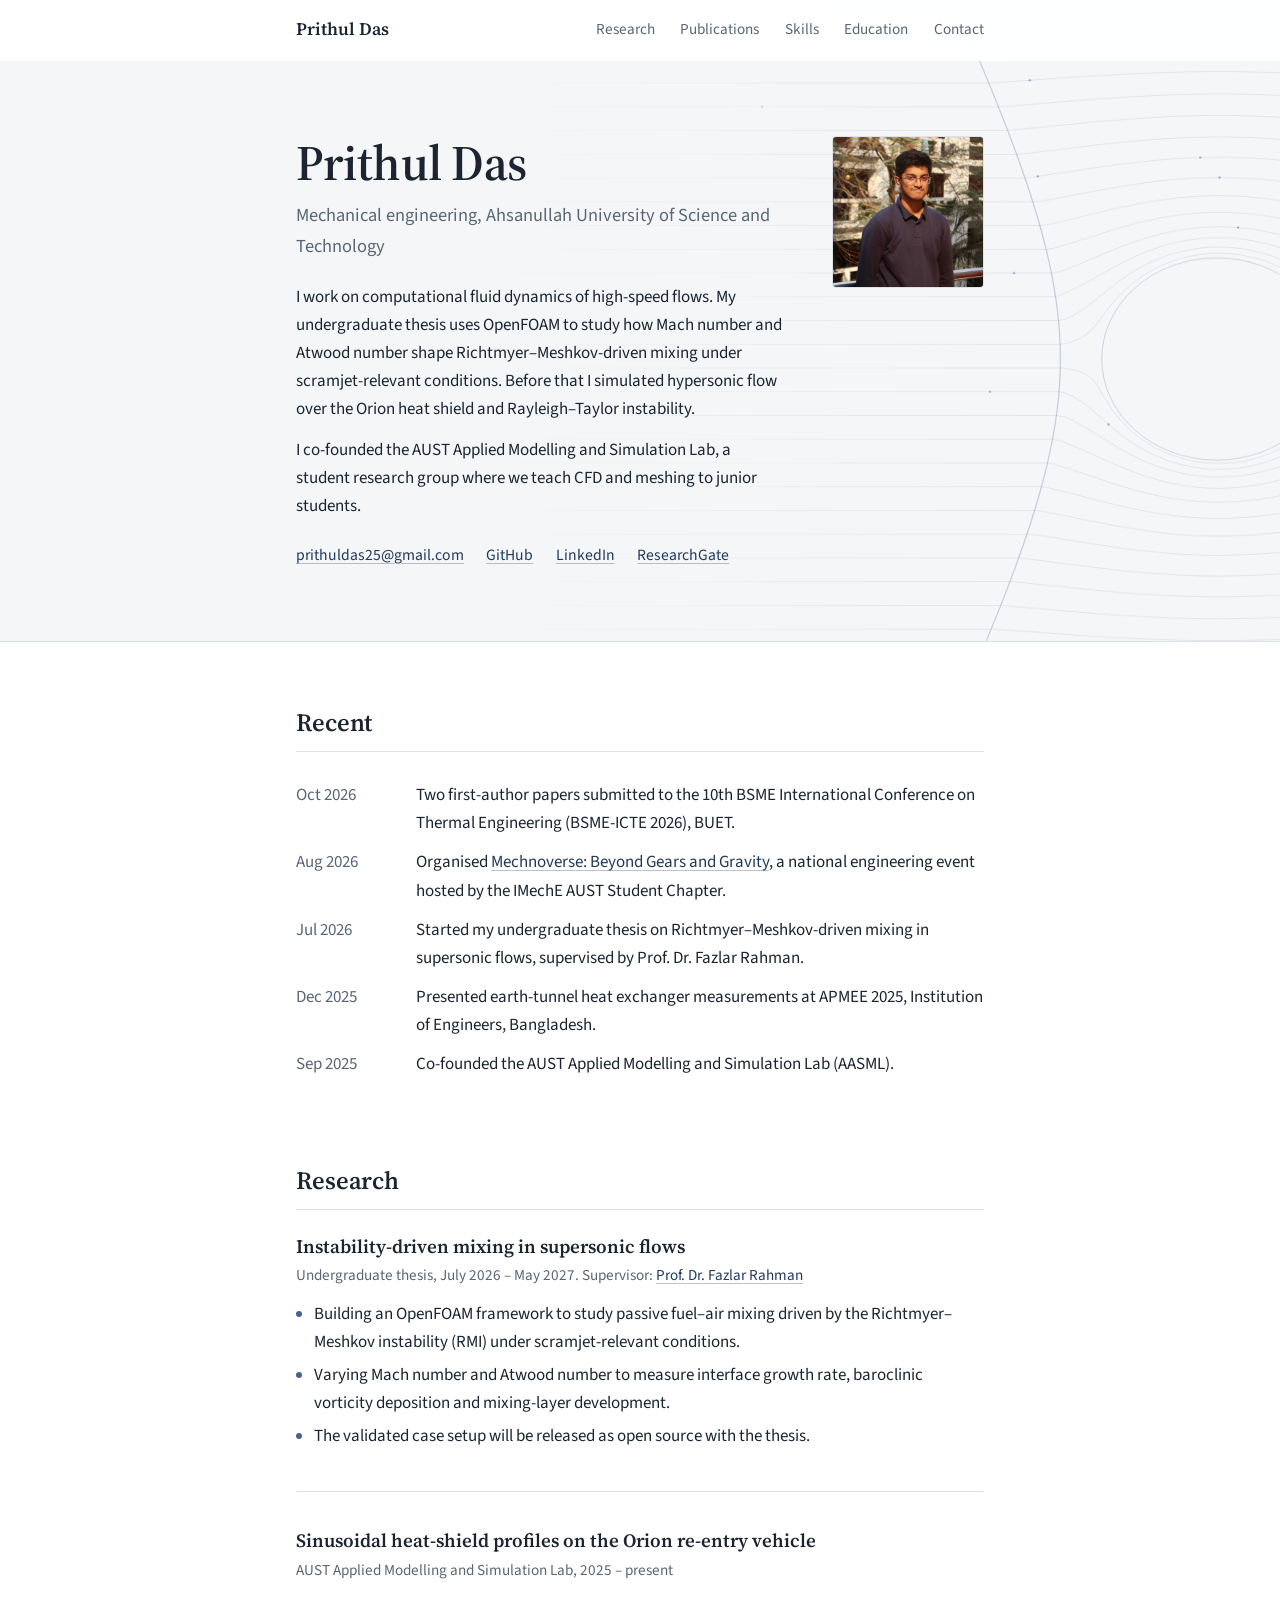
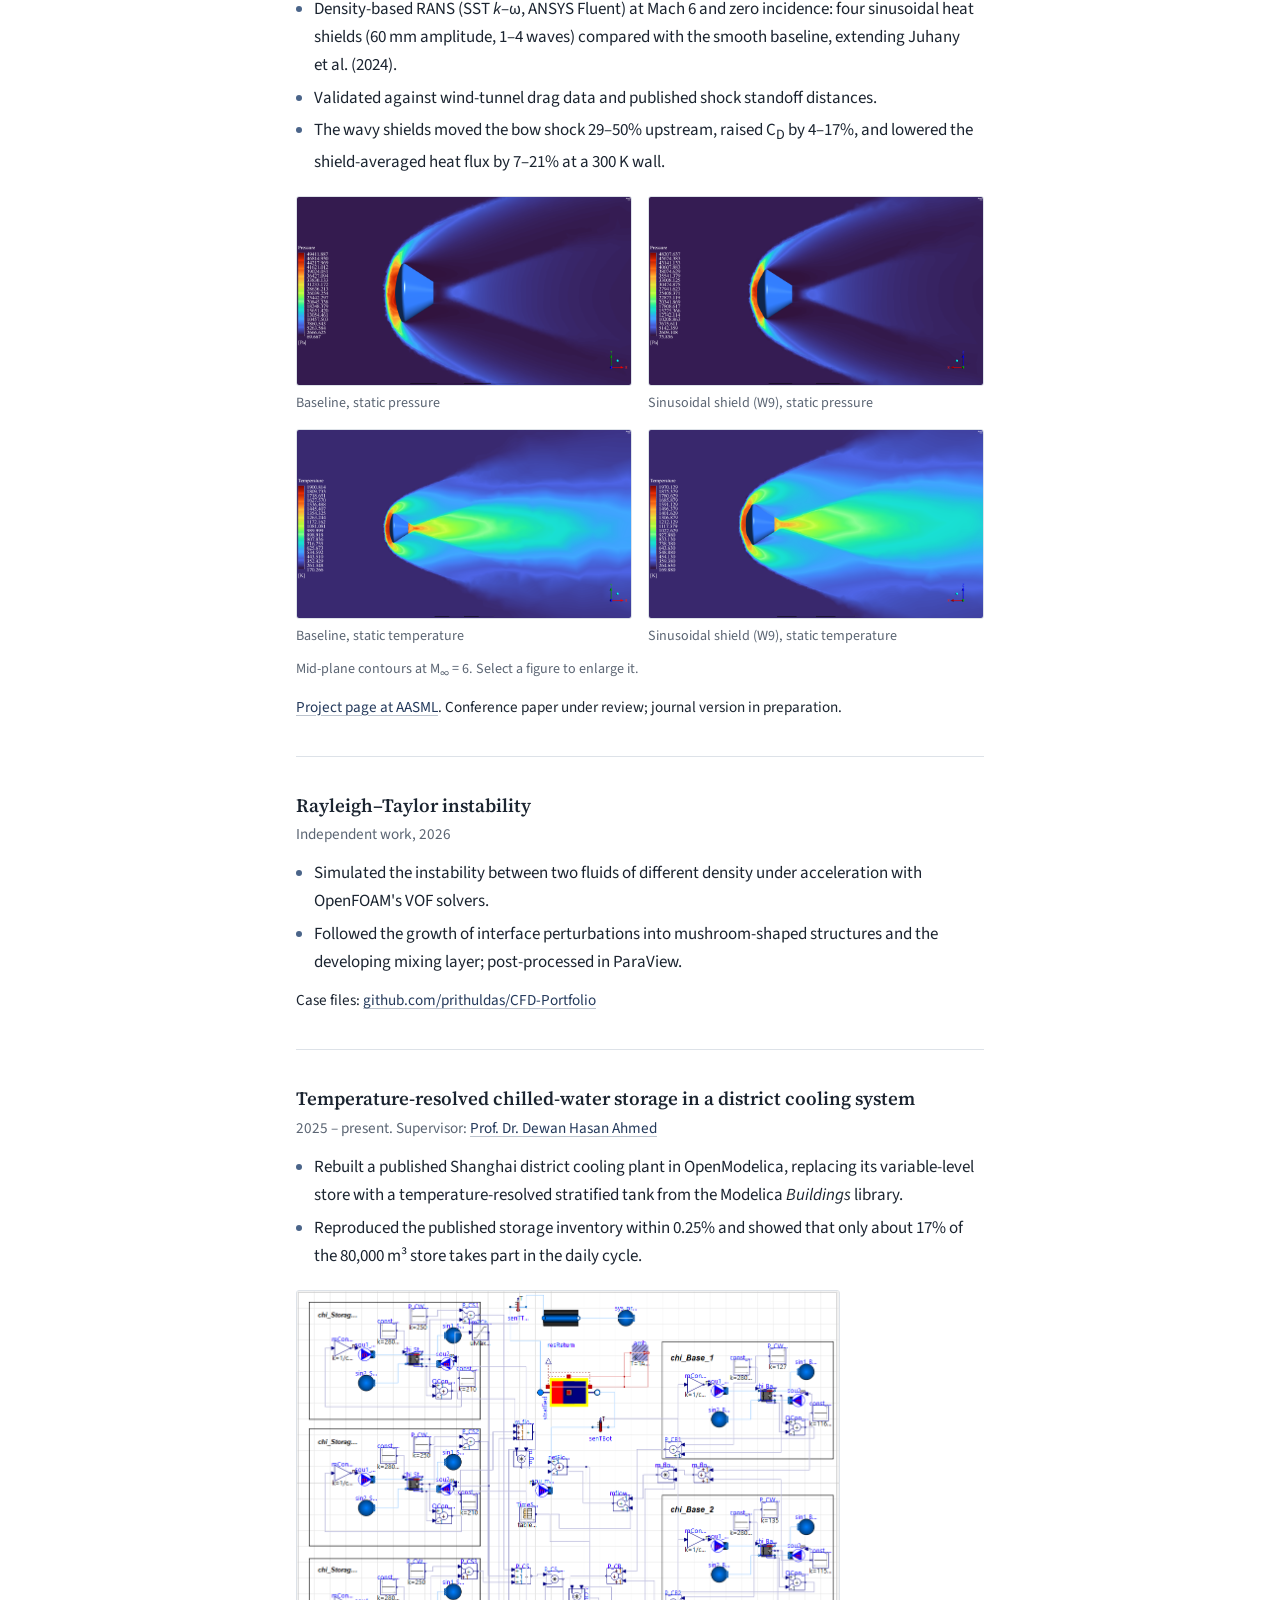
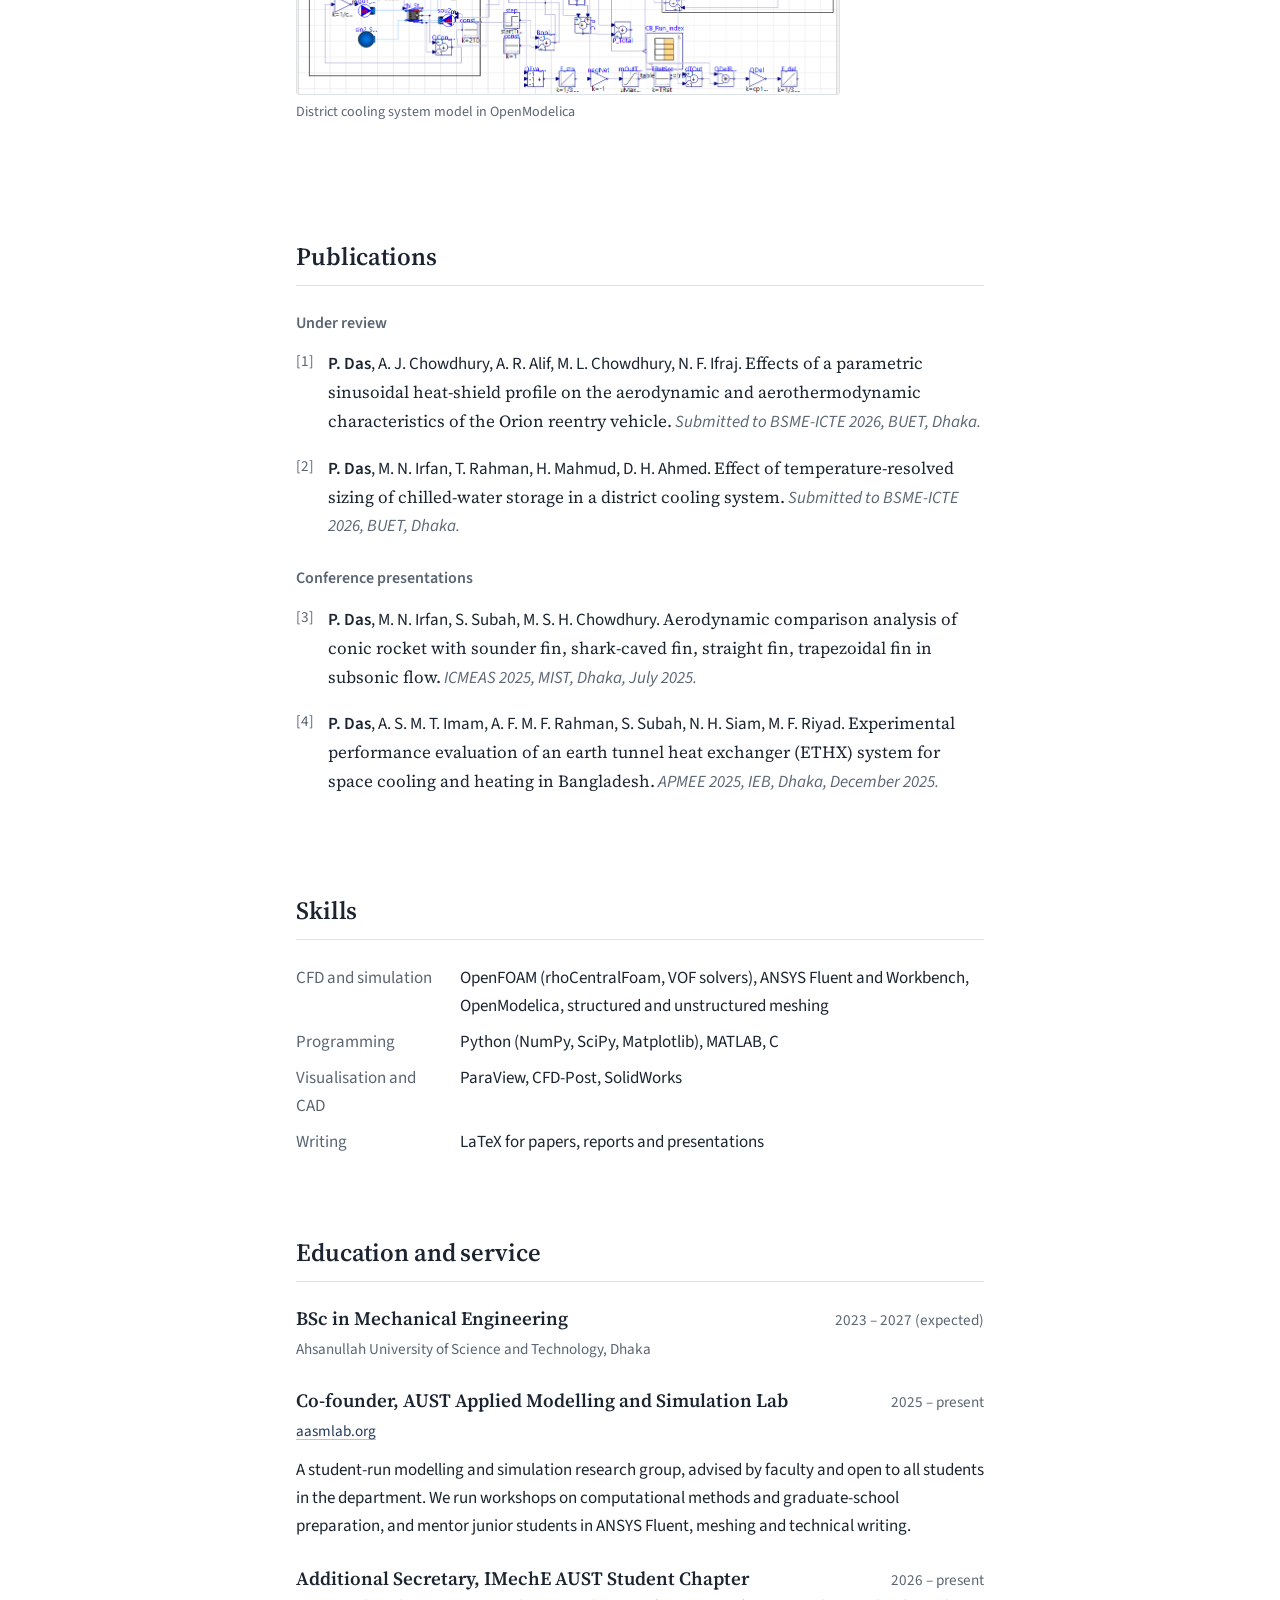
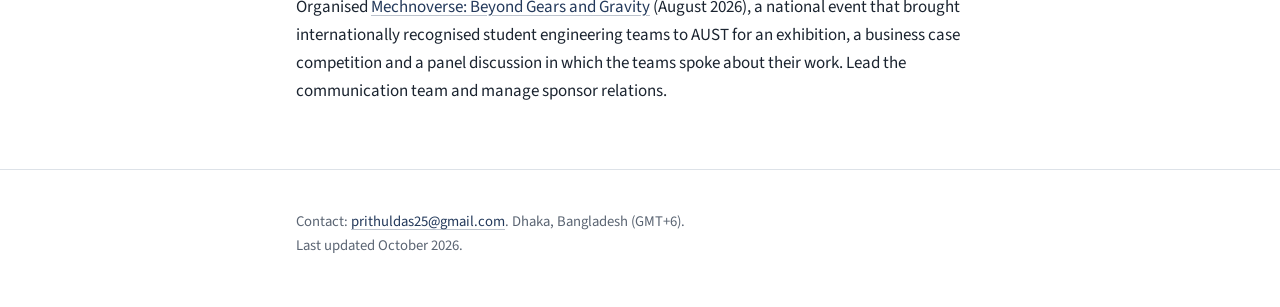
==== commit 9c9b30f6: "Update index.html" ====
--- a/index.html
+++ b/index.html
@@ -182,7 +182,6 @@
           <p>I work on computational fluid dynamics of high-speed flows. My undergraduate thesis uses OpenFOAM to study how Mach number and Atwood number shape Richtmyer–Meshkov-driven mixing under scramjet-relevant conditions. Before that I simulated hypersonic flow over the Orion heat shield and Rayleigh–Taylor instability.</p>
           <p>I co-founded the AUST Applied Modelling and Simulation Lab, a student research group where we teach CFD and meshing to junior students.</p>
         </div>
-        <p class="status">Applying for PhD positions in shock-driven mixing, interfacial instabilities and hypersonic aerothermodynamics.</p>
         <p class="links">
           <a href="mailto:prithuldas25@gmail.com">prithuldas25@gmail.com</a>
           <a href="https://github.com/prithuldas" target="_blank" rel="noopener">GitHub</a>
@@ -202,7 +201,7 @@
   <section id="recent" aria-labelledby="recent-h">
     <h2 id="recent-h">Recent</h2>
     <ul class="news">
-      <li><time>2026</time><span>Two first-author papers submitted to the 10th BSME International Conference on Thermal Engineering (BSME-ICTE 2026), BUET.</span></li>
+      <li><time>Oct 2026</time><span>Two first-author papers submitted to the 10th BSME International Conference on Thermal Engineering (BSME-ICTE 2026), BUET.</span></li>
       <li><time>Aug 2026</time><span>Organised <a href="https://www.facebook.com/share/p/1DuYH6hJbx/" target="_blank" rel="noopener">Mechnoverse: Beyond Gears and Gravity</a>, a national engineering event hosted by the IMechE AUST Student Chapter.</span></li>
       <li><time>Jul 2026</time><span>Started my undergraduate thesis on Richtmyer–Meshkov-driven mixing in supersonic flows, supervised by Prof. Dr. Fazlar Rahman.</span></li>
       <li><time>Dec 2025</time><span>Presented earth-tunnel heat exchanger measurements at APMEE 2025, Institution of Engineers, Bangladesh.</span></li>
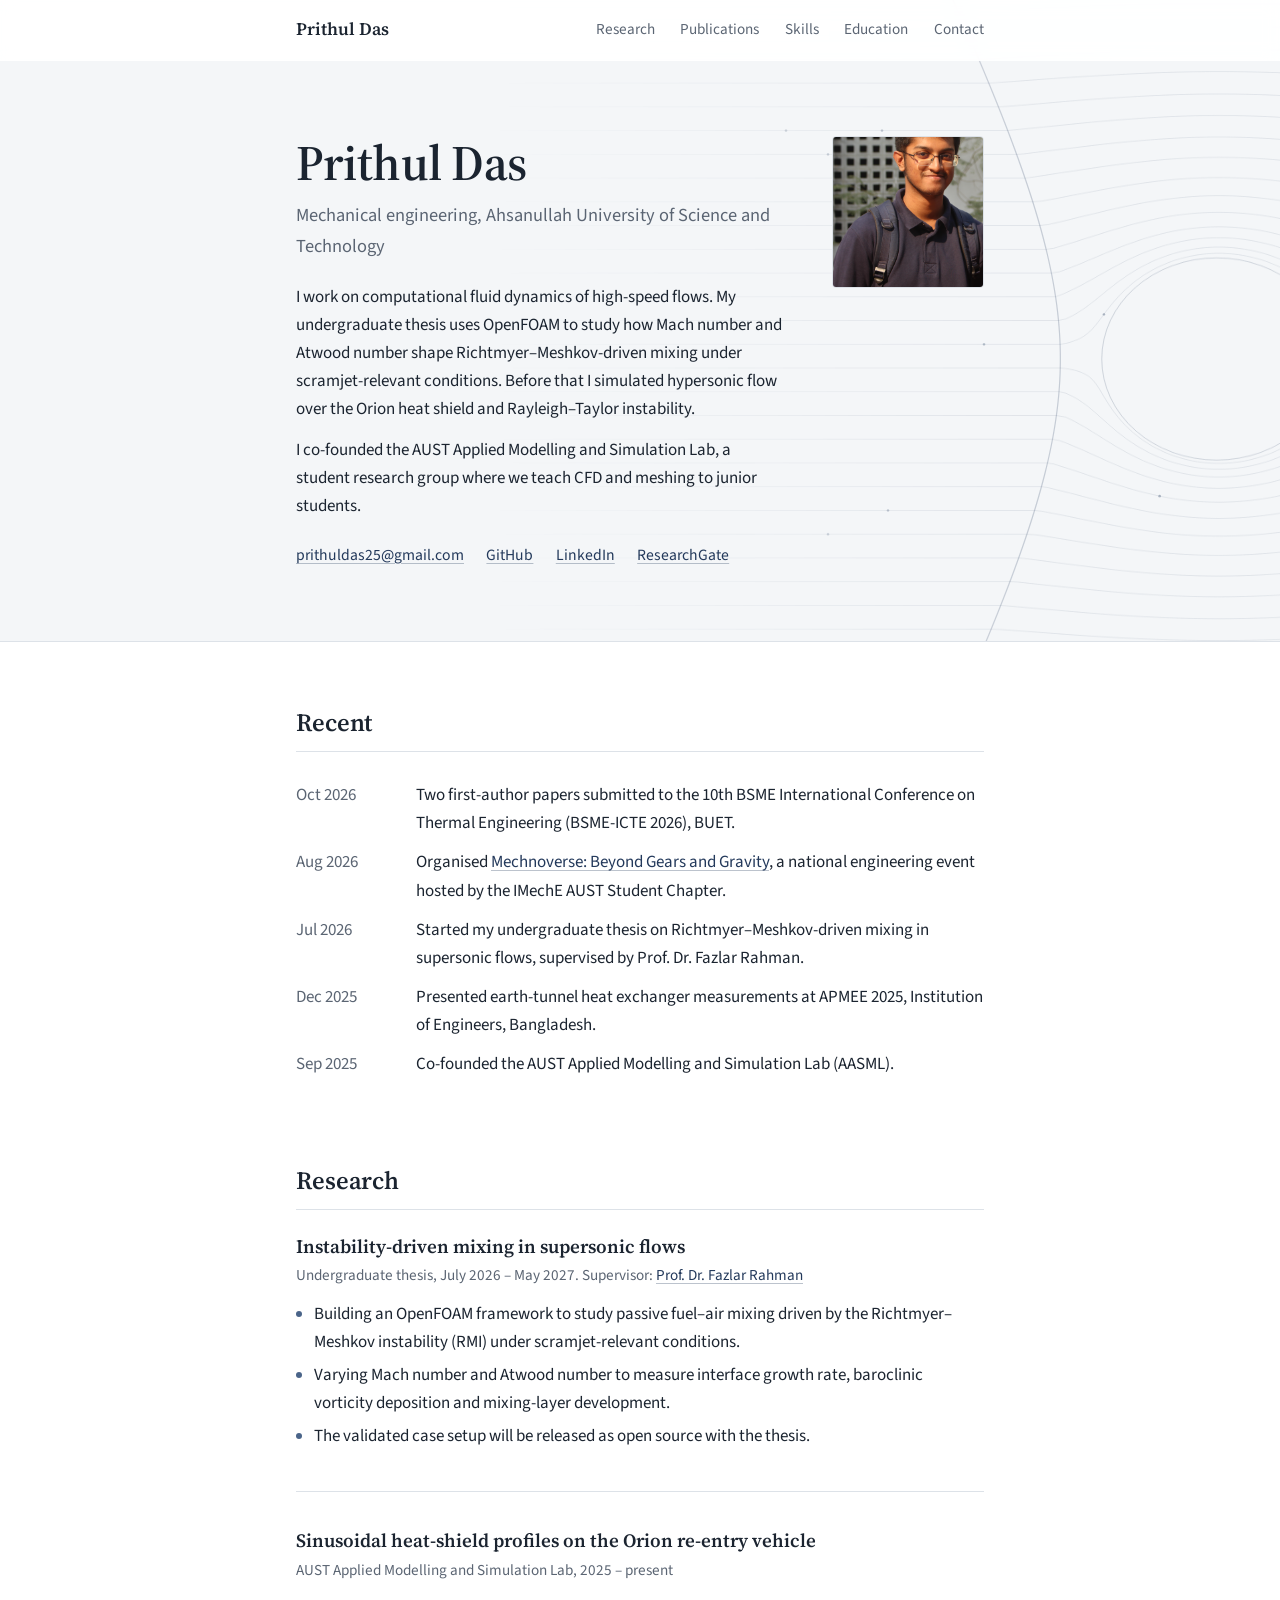
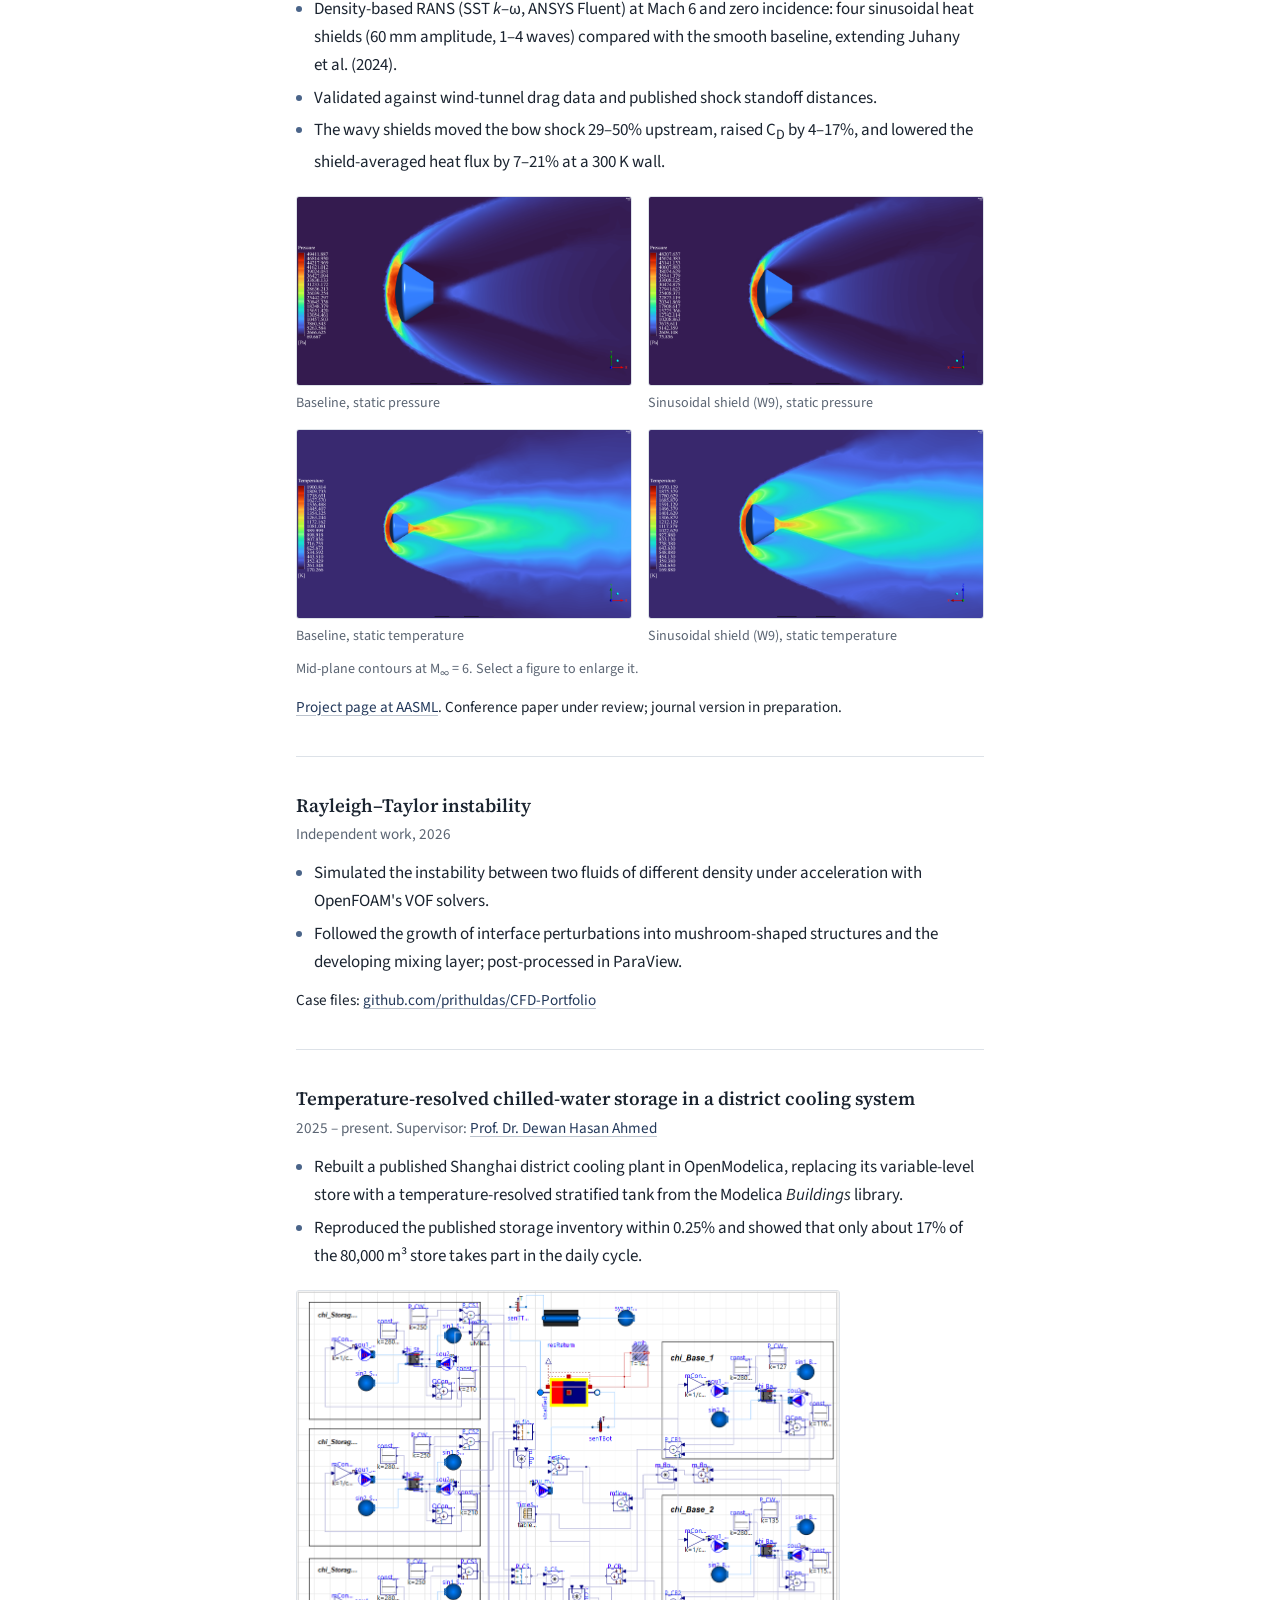
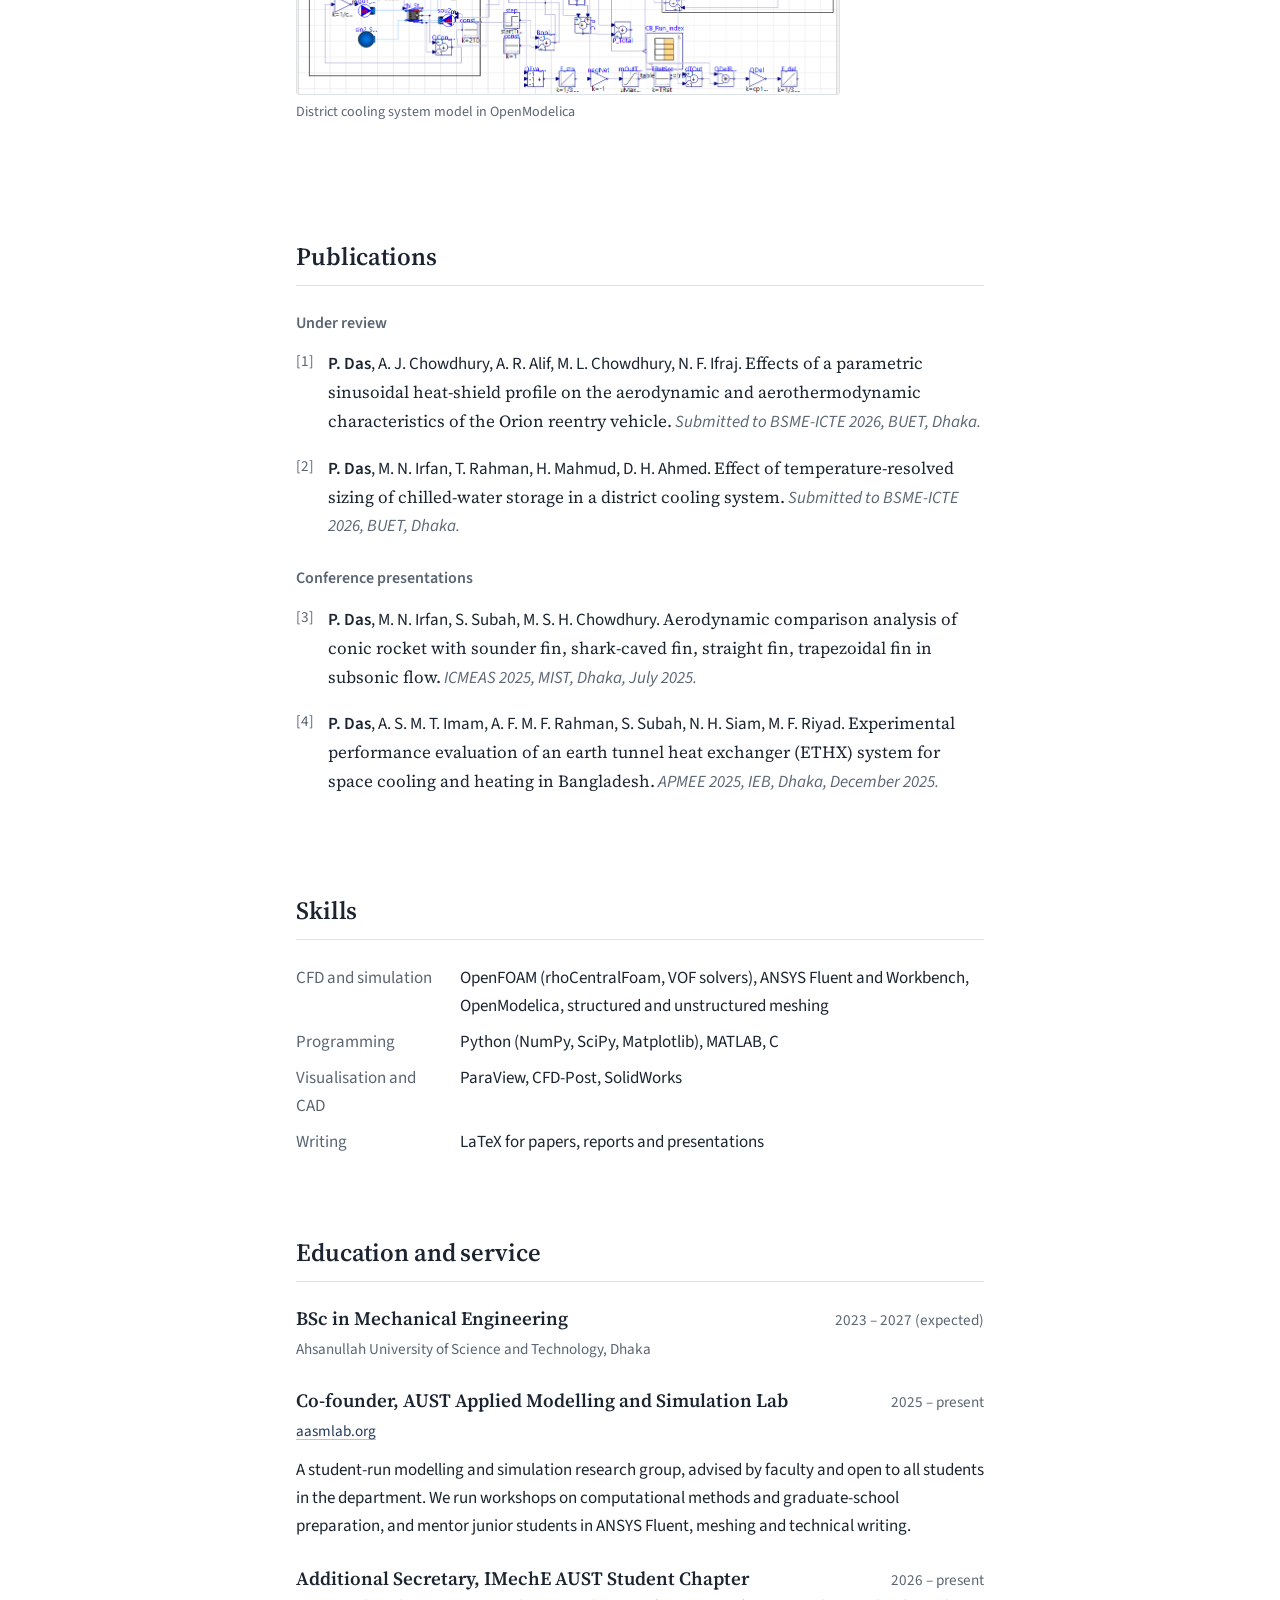
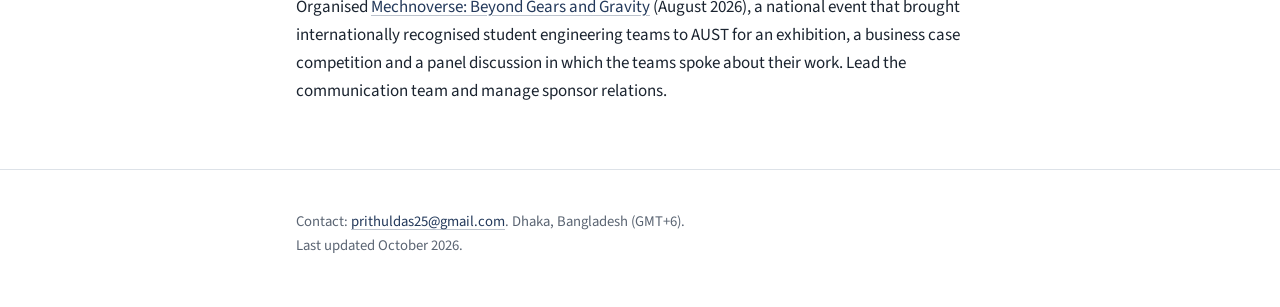
==== commit c121ca58: "Update portrait image source in index.html" ====
--- a/index.html
+++ b/index.html
@@ -190,7 +190,7 @@
         </p>
       </div>
       <div class="portrait">
-        <img src="1000931297.jpg" alt="Portrait of Prithul Das" onerror="this.style.display='none'">
+        <img src="196853.png" alt="Portrait of Prithul Das" onerror="this.style.display='none'">
       </div>
     </div>
   </div>
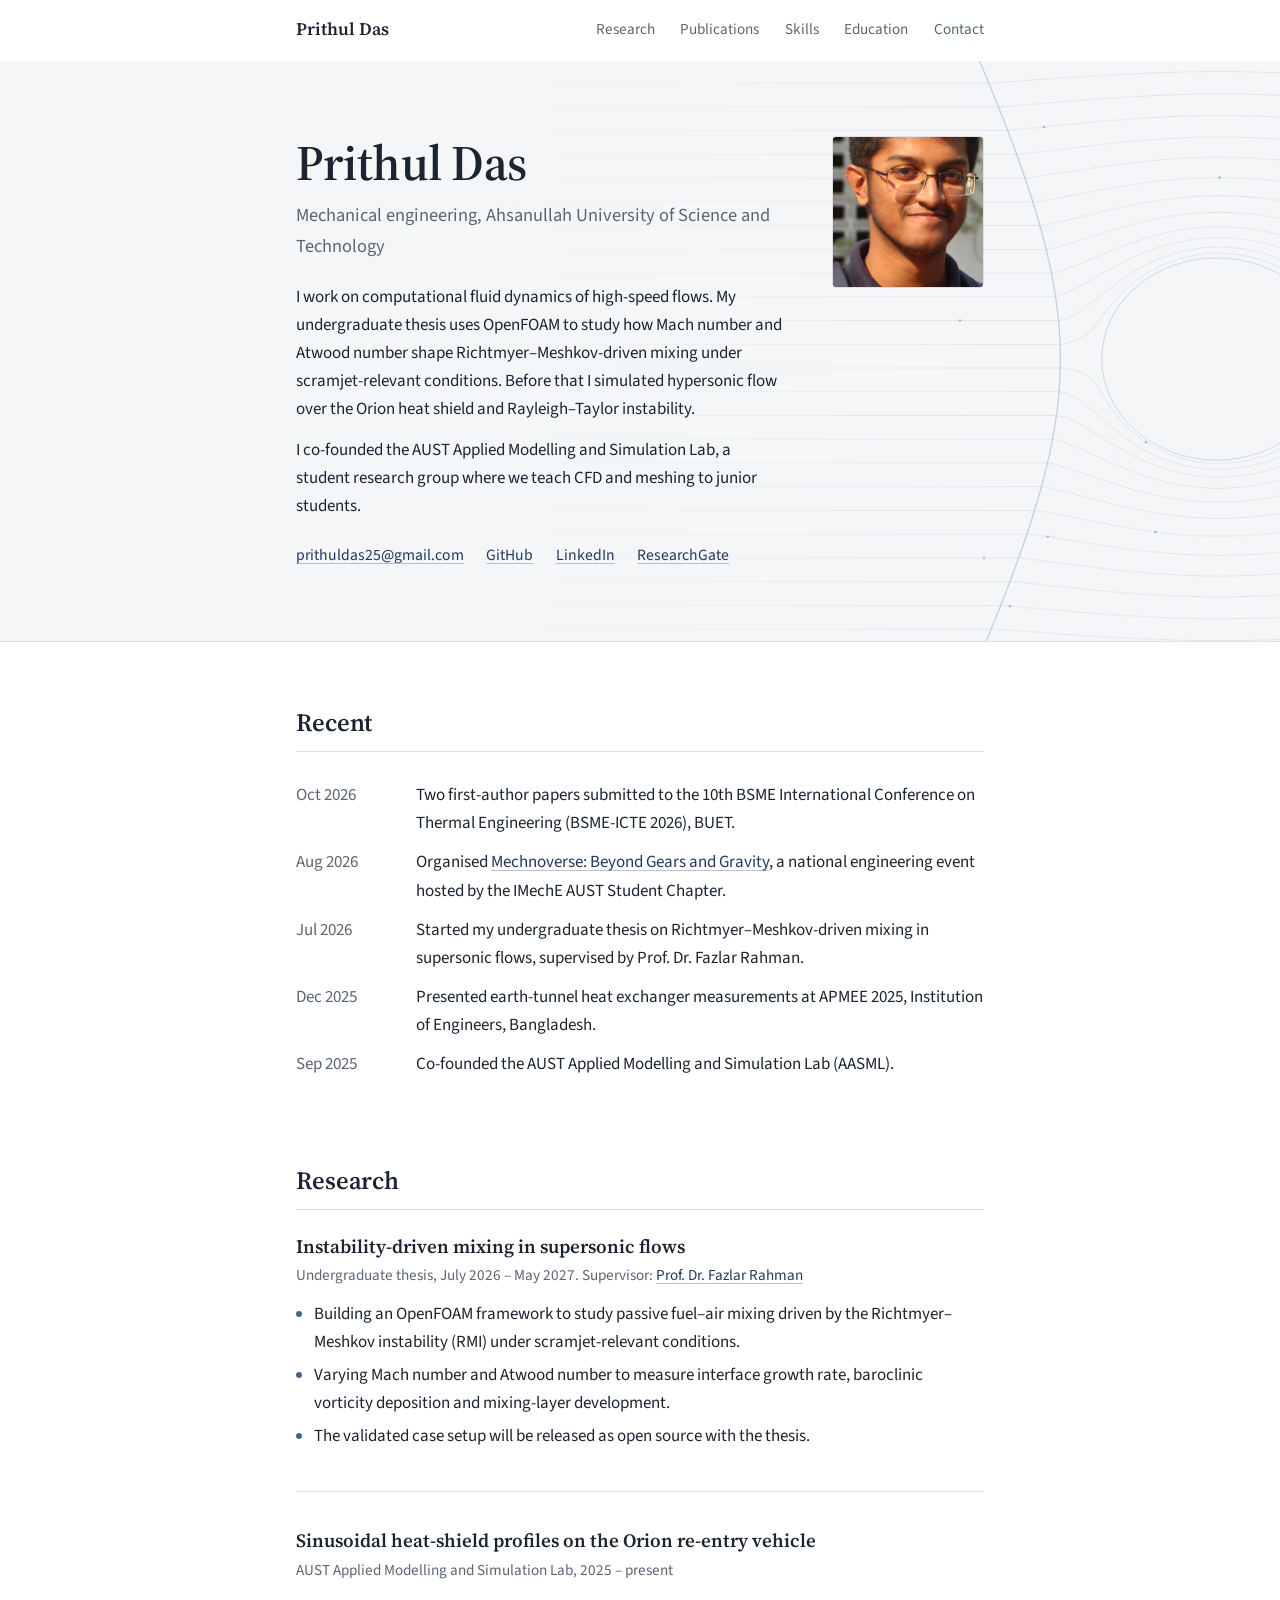
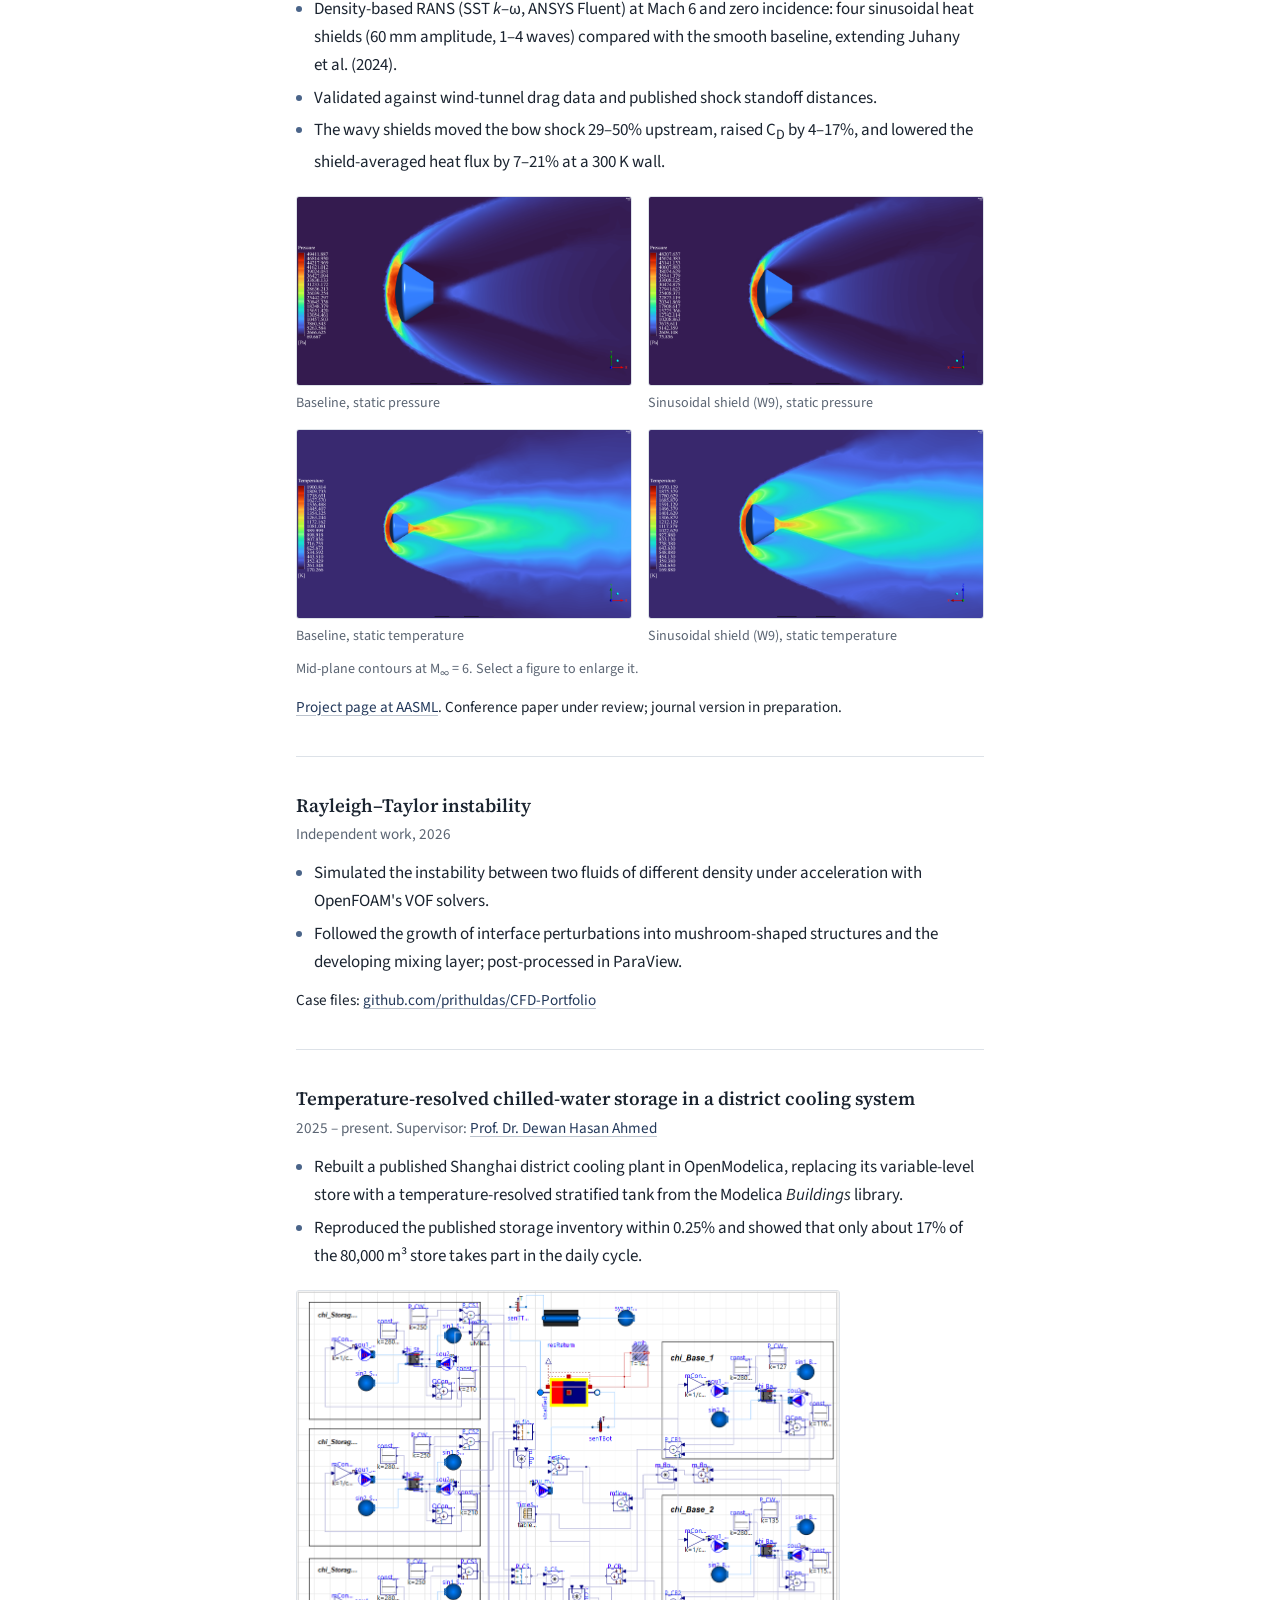
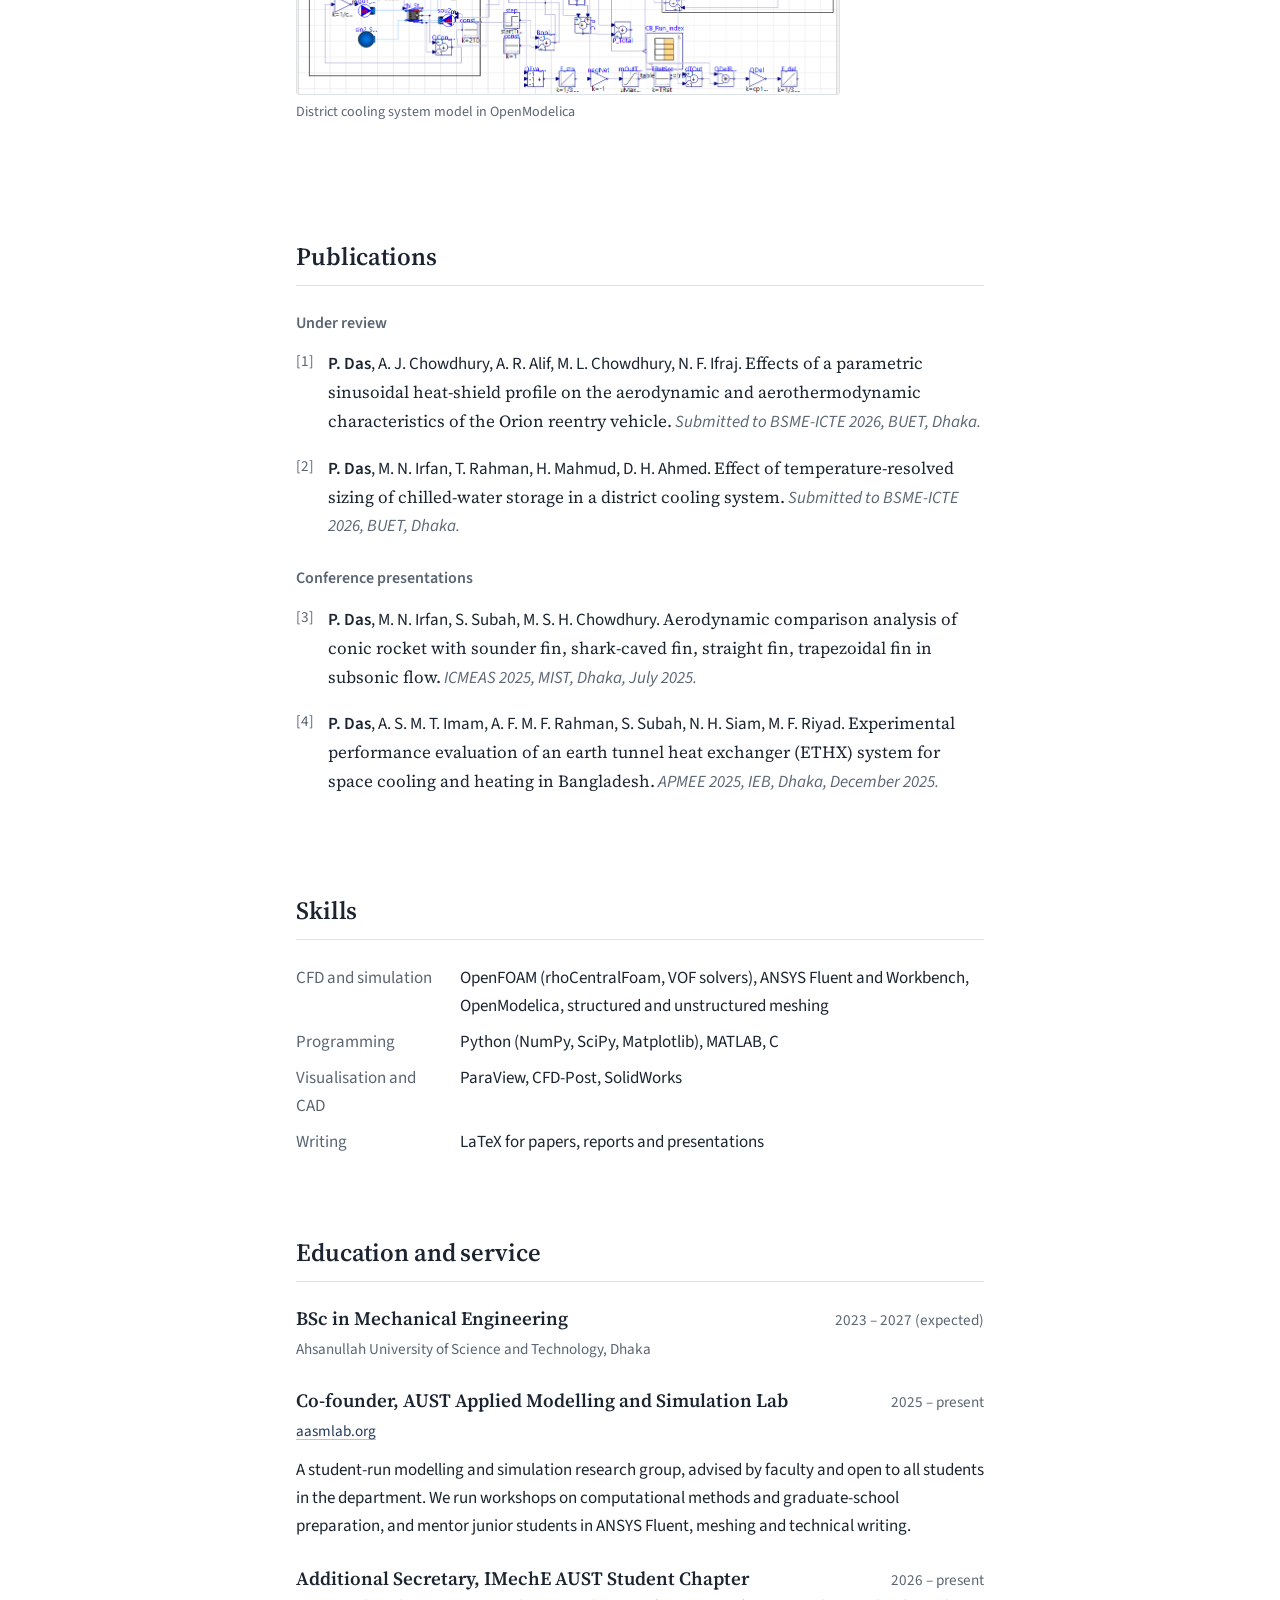
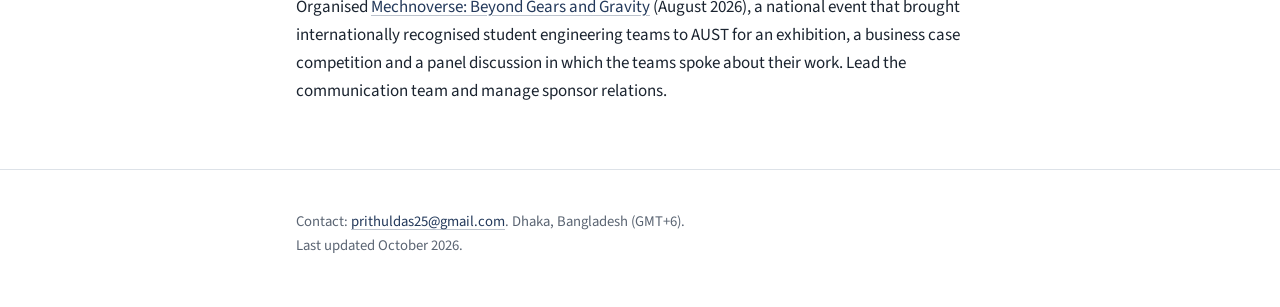
==== commit 07f2109c: "Refactor portrait image handling and styles" ====
--- a/index.html
+++ b/index.html
@@ -78,11 +78,28 @@
     border-left: 2px solid var(--accent); padding: 0.1rem 0 0.1rem 0.75rem; margin-bottom: 1.6rem;
   }
   .links { display: flex; flex-wrap: wrap; gap: 0.4rem 1.4rem; font-size: 0.98rem; }
+
+  /* ── Portrait crop ────────────────────────────────────────
+     The frame is a fixed square window; the photo is zoomed inside it.
+     Adjust these three values to "drag" the photo:
+       --zoom     how far to zoom in (1 = no zoom, 2 = twice as big)
+       --focus-x  horizontal anchor: raise it to move the face LEFT, lower it to move it RIGHT
+       --focus-y  vertical anchor: raise it to move the face UP, lower it to move it DOWN
+                  (keep --focus-y at 0% if the top of the head gets cut off) */
+  .portrait {
+    --zoom: 2;
+    --focus-x: 72%;
+    --focus-y: 0%;
+    width: 9.5rem; height: 9.5rem; overflow: hidden;
+    border-radius: 4px; border: 1px solid var(--rule); background: #e9edf1;
+  }
   .portrait img {
-    width: 9.5rem; height: 9.5rem; object-fit: cover; display: block;
-    border-radius: 4px; border: 1px solid var(--rule); background: #e9edf1;
-  }
-  @media (max-width: 719px) { .portrait { order: -1; } .portrait img { width: 7rem; height: 7rem; } }
+    width: 100%; height: 100%; display: block;
+    object-fit: cover;
+    transform: scale(var(--zoom));
+    transform-origin: var(--focus-x) var(--focus-y);
+  }
+  @media (max-width: 719px) { .portrait { order: -1; width: 7rem; height: 7rem; } }
 
   /* ── Sections ─────────────────────────────────────────── */
   main section { padding: 3.75rem 0 1rem; }
@@ -190,7 +207,7 @@
         </p>
       </div>
       <div class="portrait">
-        <img src="196853.png" alt="Portrait of Prithul Das" onerror="this.style.display='none'">
+        <img src="196853.png" alt="Portrait of Prithul Das" onerror="this.parentElement.style.display='none'">
       </div>
     </div>
   </div>
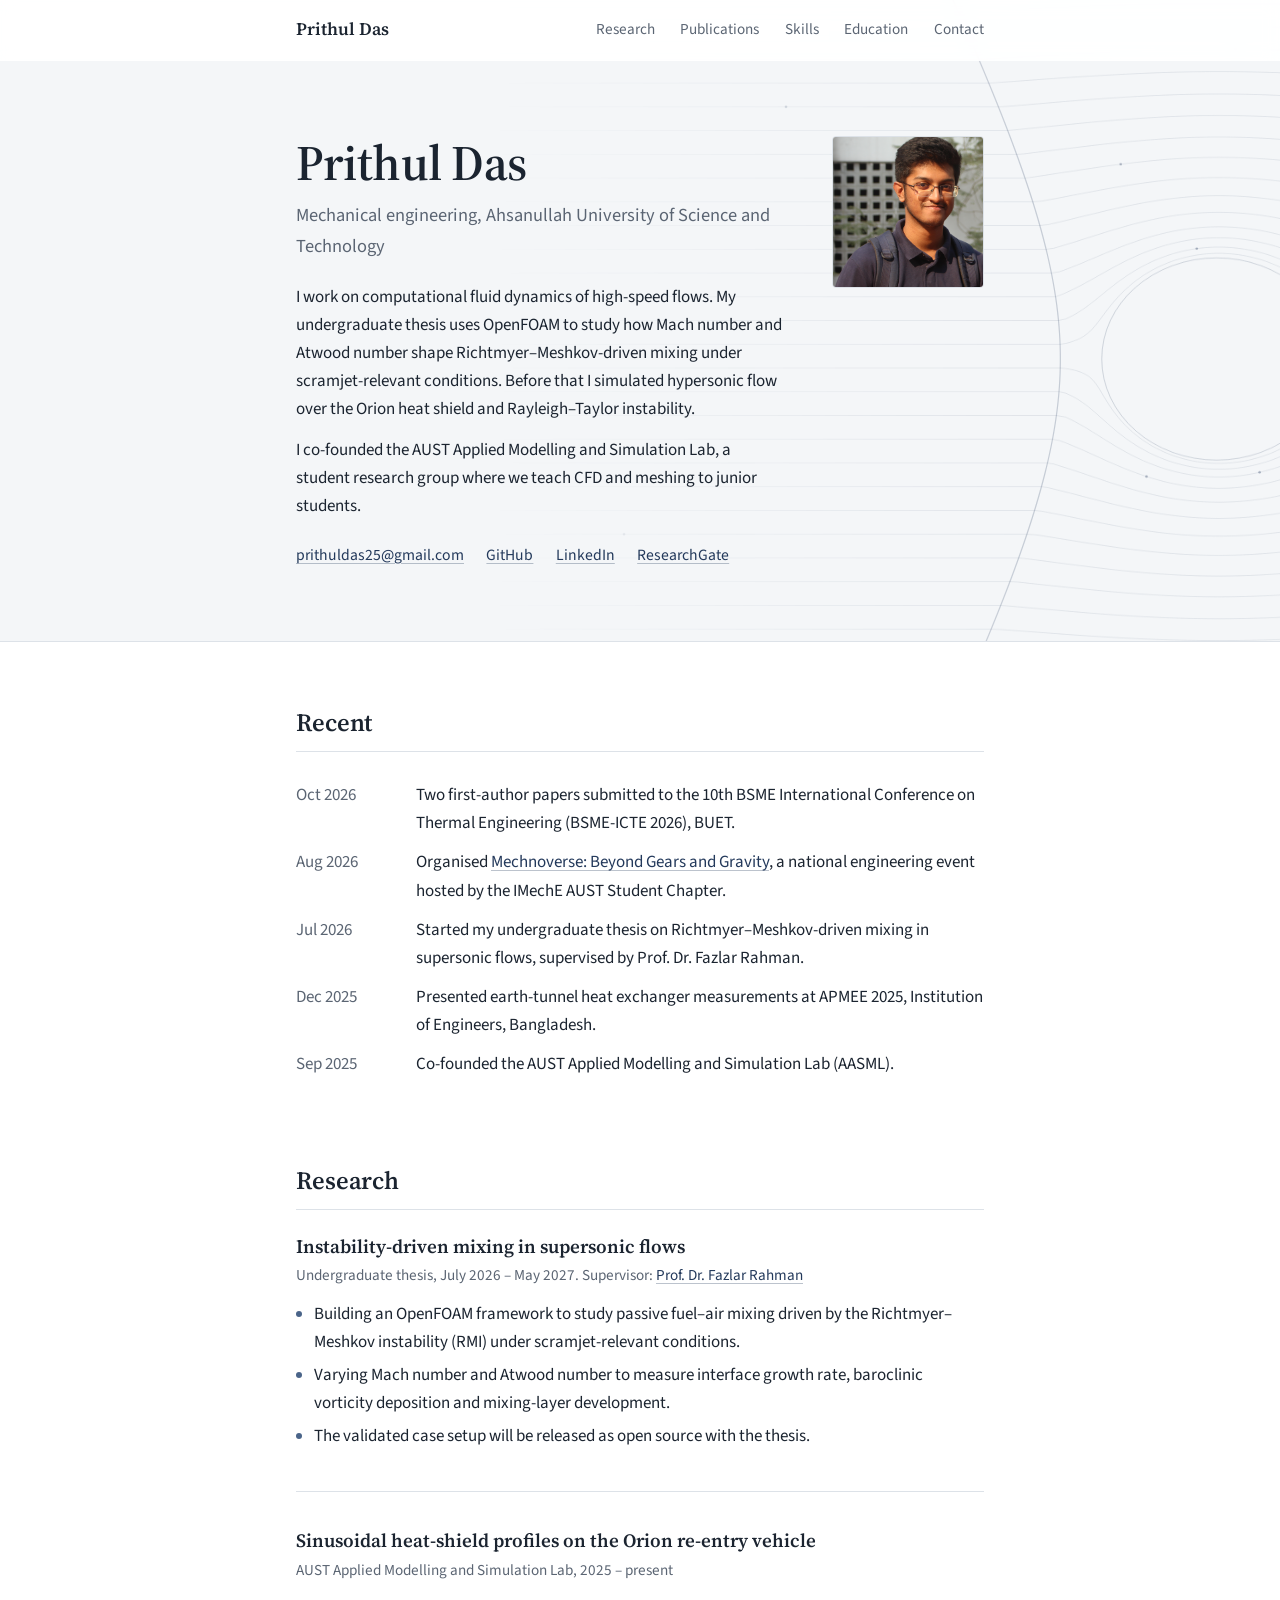
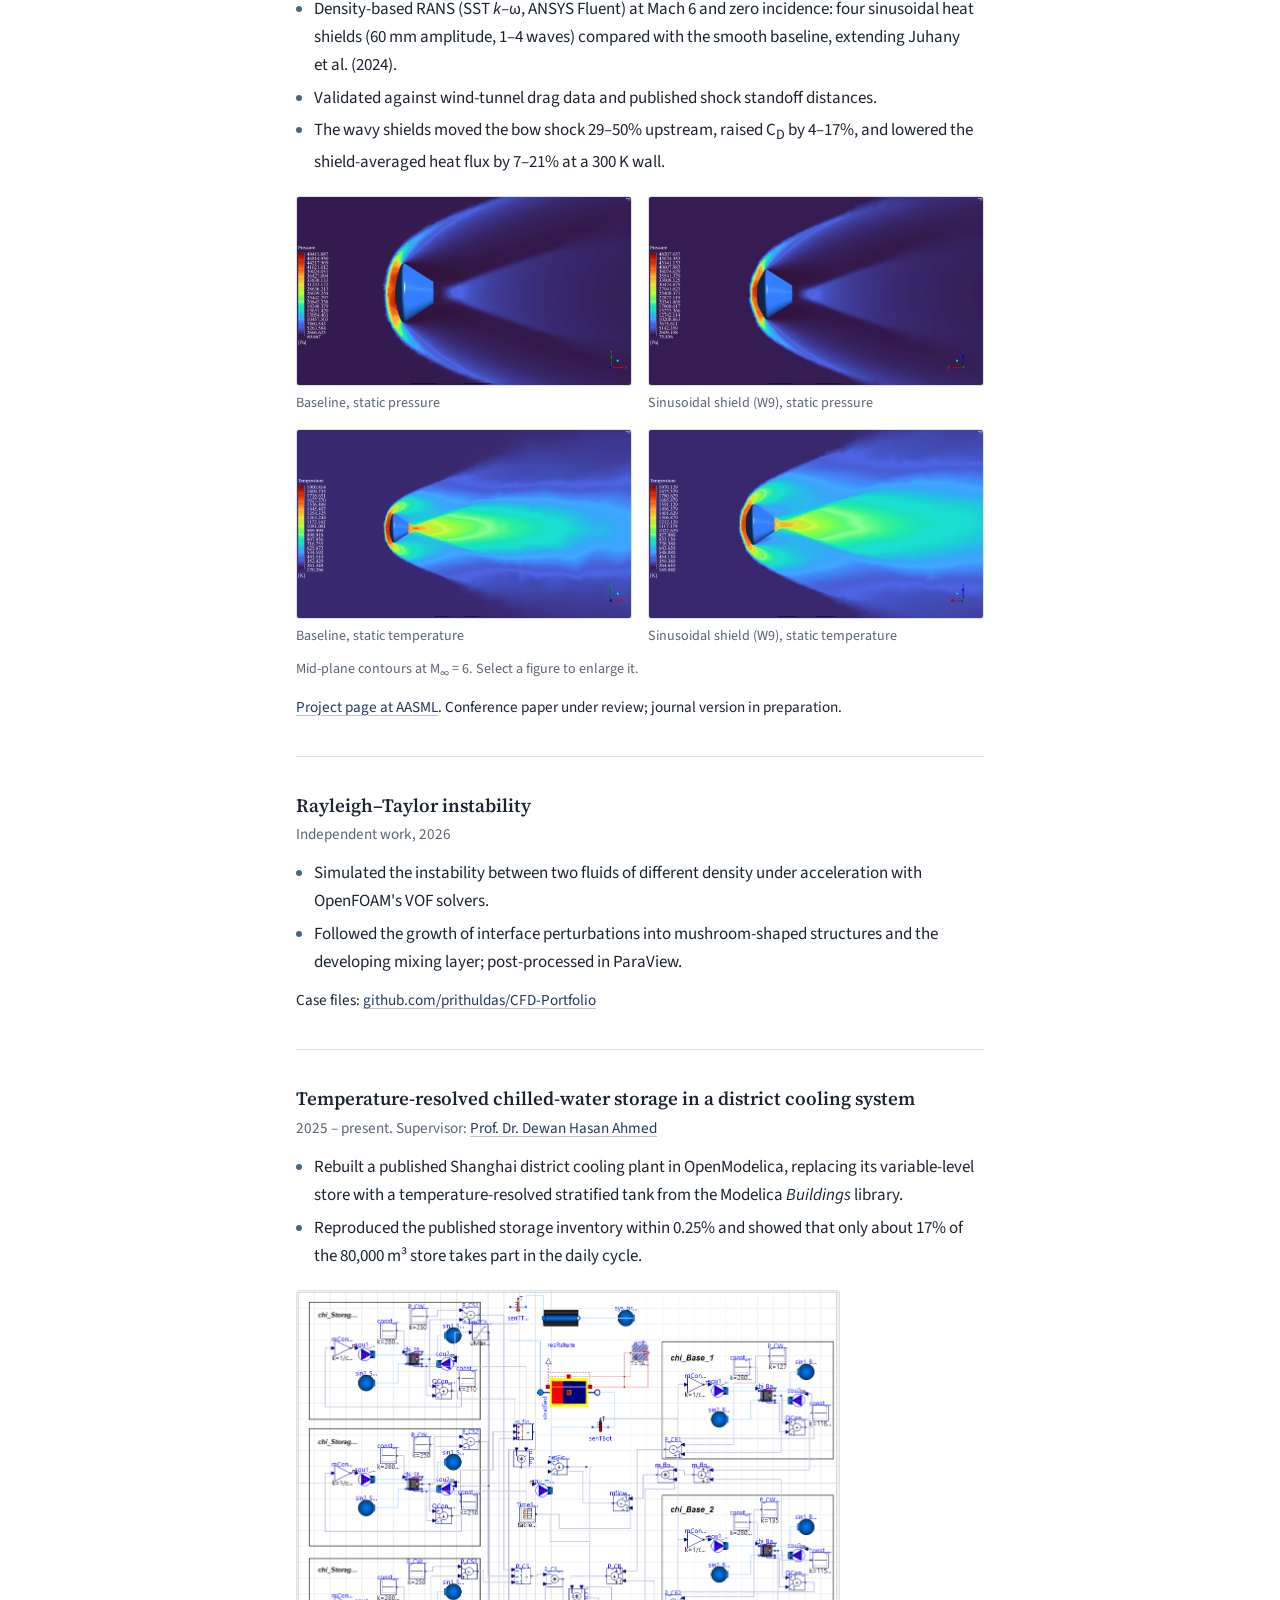
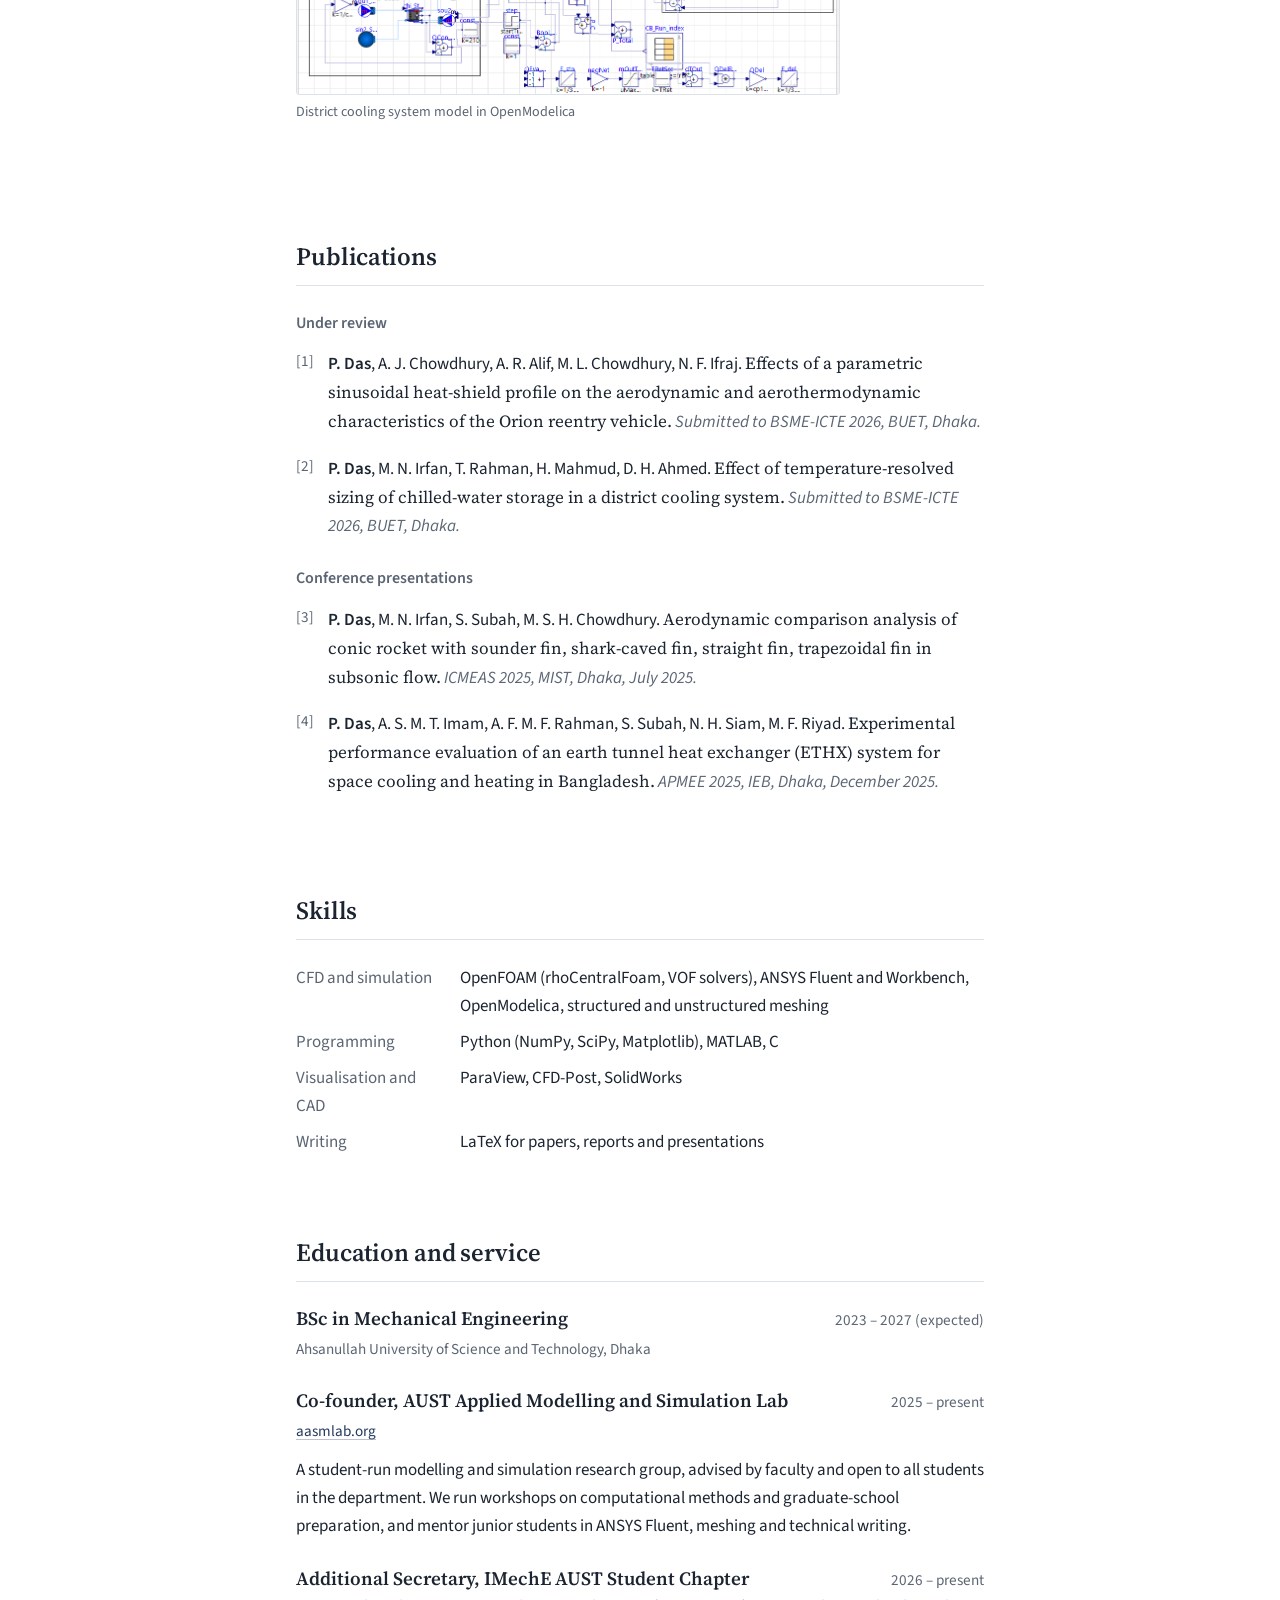
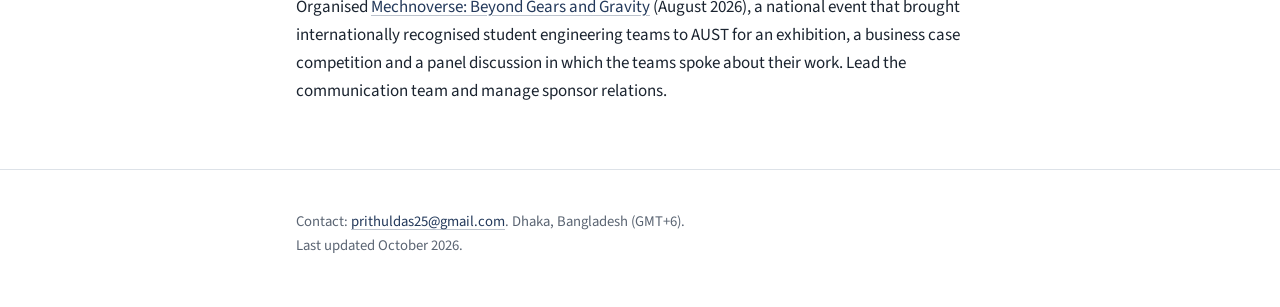
==== commit f8e189e1: "Update index.html" ====
--- a/index.html
+++ b/index.html
@@ -79,27 +79,16 @@
   }
   .links { display: flex; flex-wrap: wrap; gap: 0.4rem 1.4rem; font-size: 0.98rem; }
 
-  /* ── Portrait crop ────────────────────────────────────────
-     The frame is a fixed square window; the photo is zoomed inside it.
-     Adjust these three values to "drag" the photo:
-       --zoom     how far to zoom in (1 = no zoom, 2 = twice as big)
-       --focus-x  horizontal anchor: raise it to move the face LEFT, lower it to move it RIGHT
-       --focus-y  vertical anchor: raise it to move the face UP, lower it to move it DOWN
-                  (keep --focus-y at 0% if the top of the head gets cut off) */
-  .portrait {
-    --zoom: 2;
-    --focus-x: 72%;
-    --focus-y: 0%;
-    width: 9.5rem; height: 9.5rem; overflow: hidden;
+  /* Portrait. object-position slides the photo inside the square:
+     the second value controls up/down. 50% is centred (the old position);
+     smaller values drag the photo DOWN (more space above your head),
+     larger values drag it UP. */
+  .portrait img {
+    width: 9.5rem; height: 9.5rem; object-fit: cover; display: block;
+    object-position: 50% 20%;
     border-radius: 4px; border: 1px solid var(--rule); background: #e9edf1;
   }
-  .portrait img {
-    width: 100%; height: 100%; display: block;
-    object-fit: cover;
-    transform: scale(var(--zoom));
-    transform-origin: var(--focus-x) var(--focus-y);
-  }
-  @media (max-width: 719px) { .portrait { order: -1; width: 7rem; height: 7rem; } }
+  @media (max-width: 719px) { .portrait { order: -1; } .portrait img { width: 7rem; height: 7rem; } }
 
   /* ── Sections ─────────────────────────────────────────── */
   main section { padding: 3.75rem 0 1rem; }
@@ -207,7 +196,7 @@
         </p>
       </div>
       <div class="portrait">
-        <img src="196853.png" alt="Portrait of Prithul Das" onerror="this.parentElement.style.display='none'">
+        <img src="196853.png" alt="Portrait of Prithul Das" onerror="this.style.display='none'">
       </div>
     </div>
   </div>
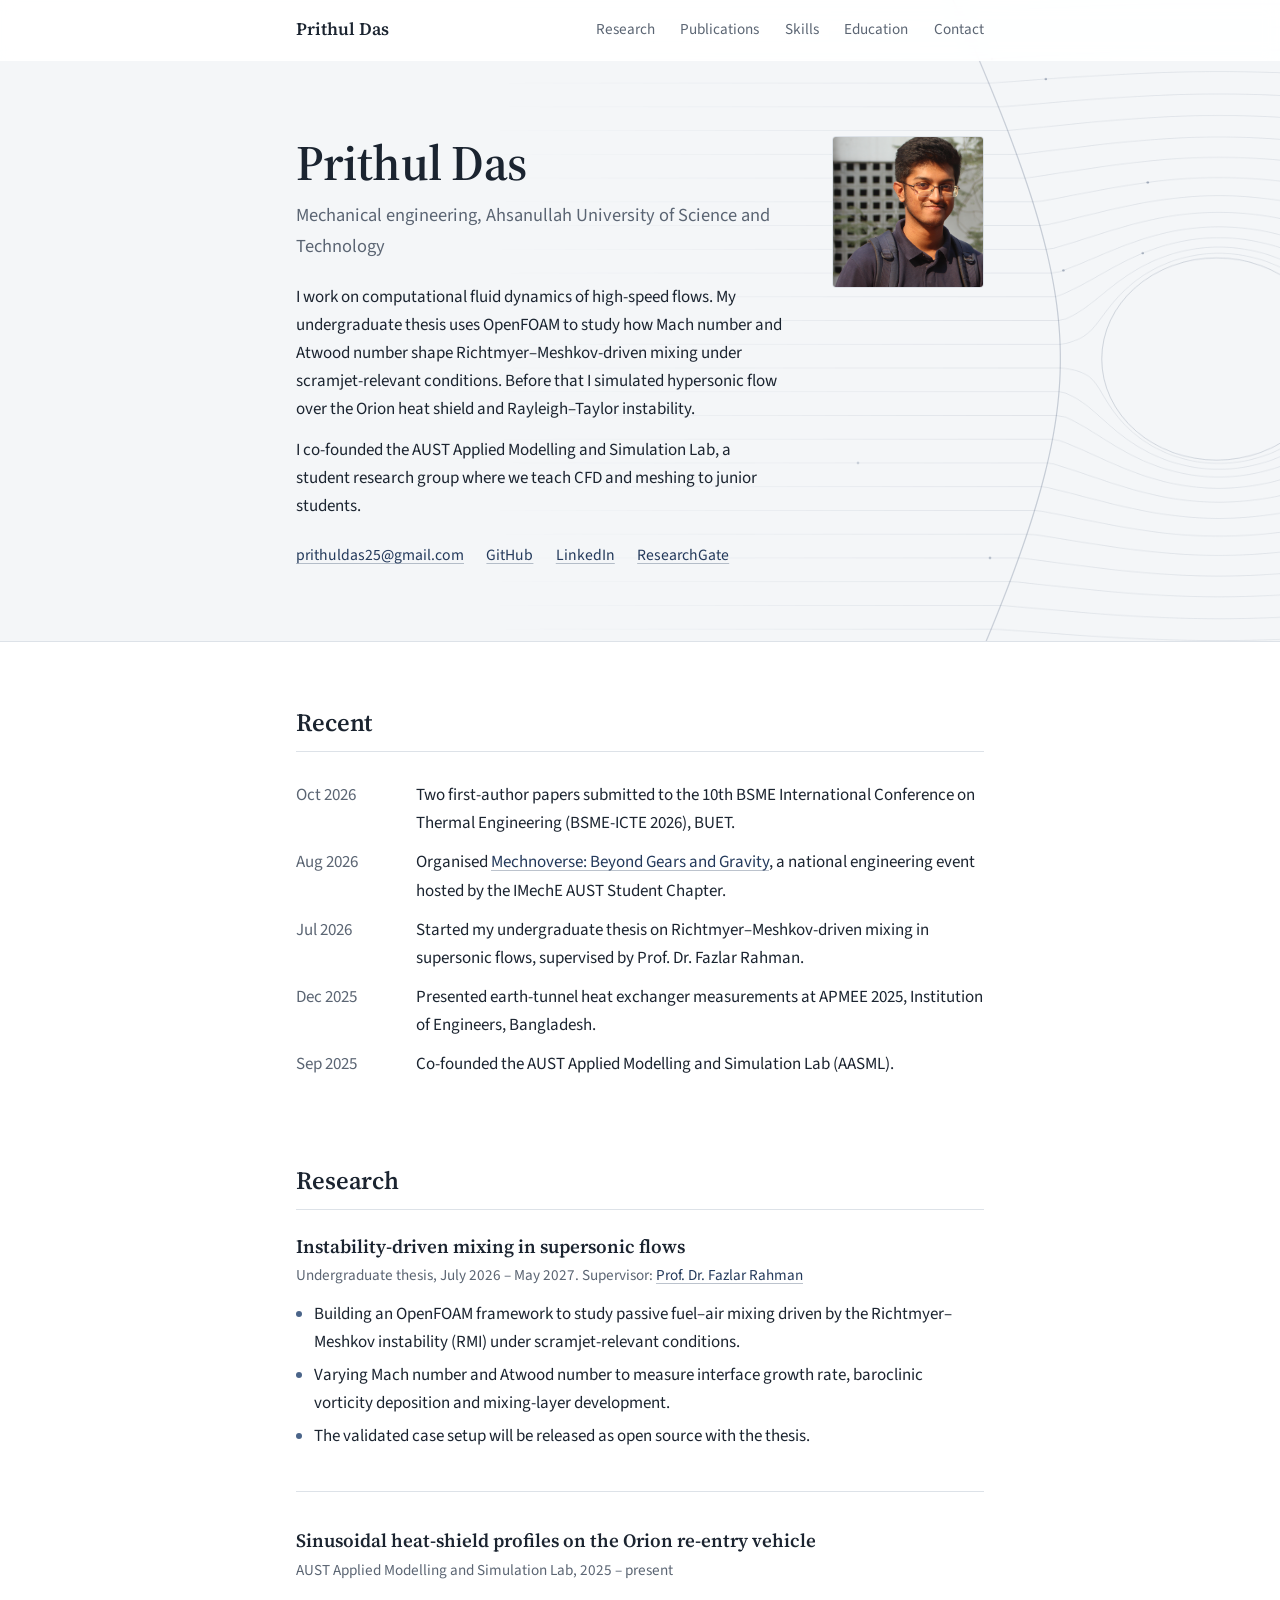
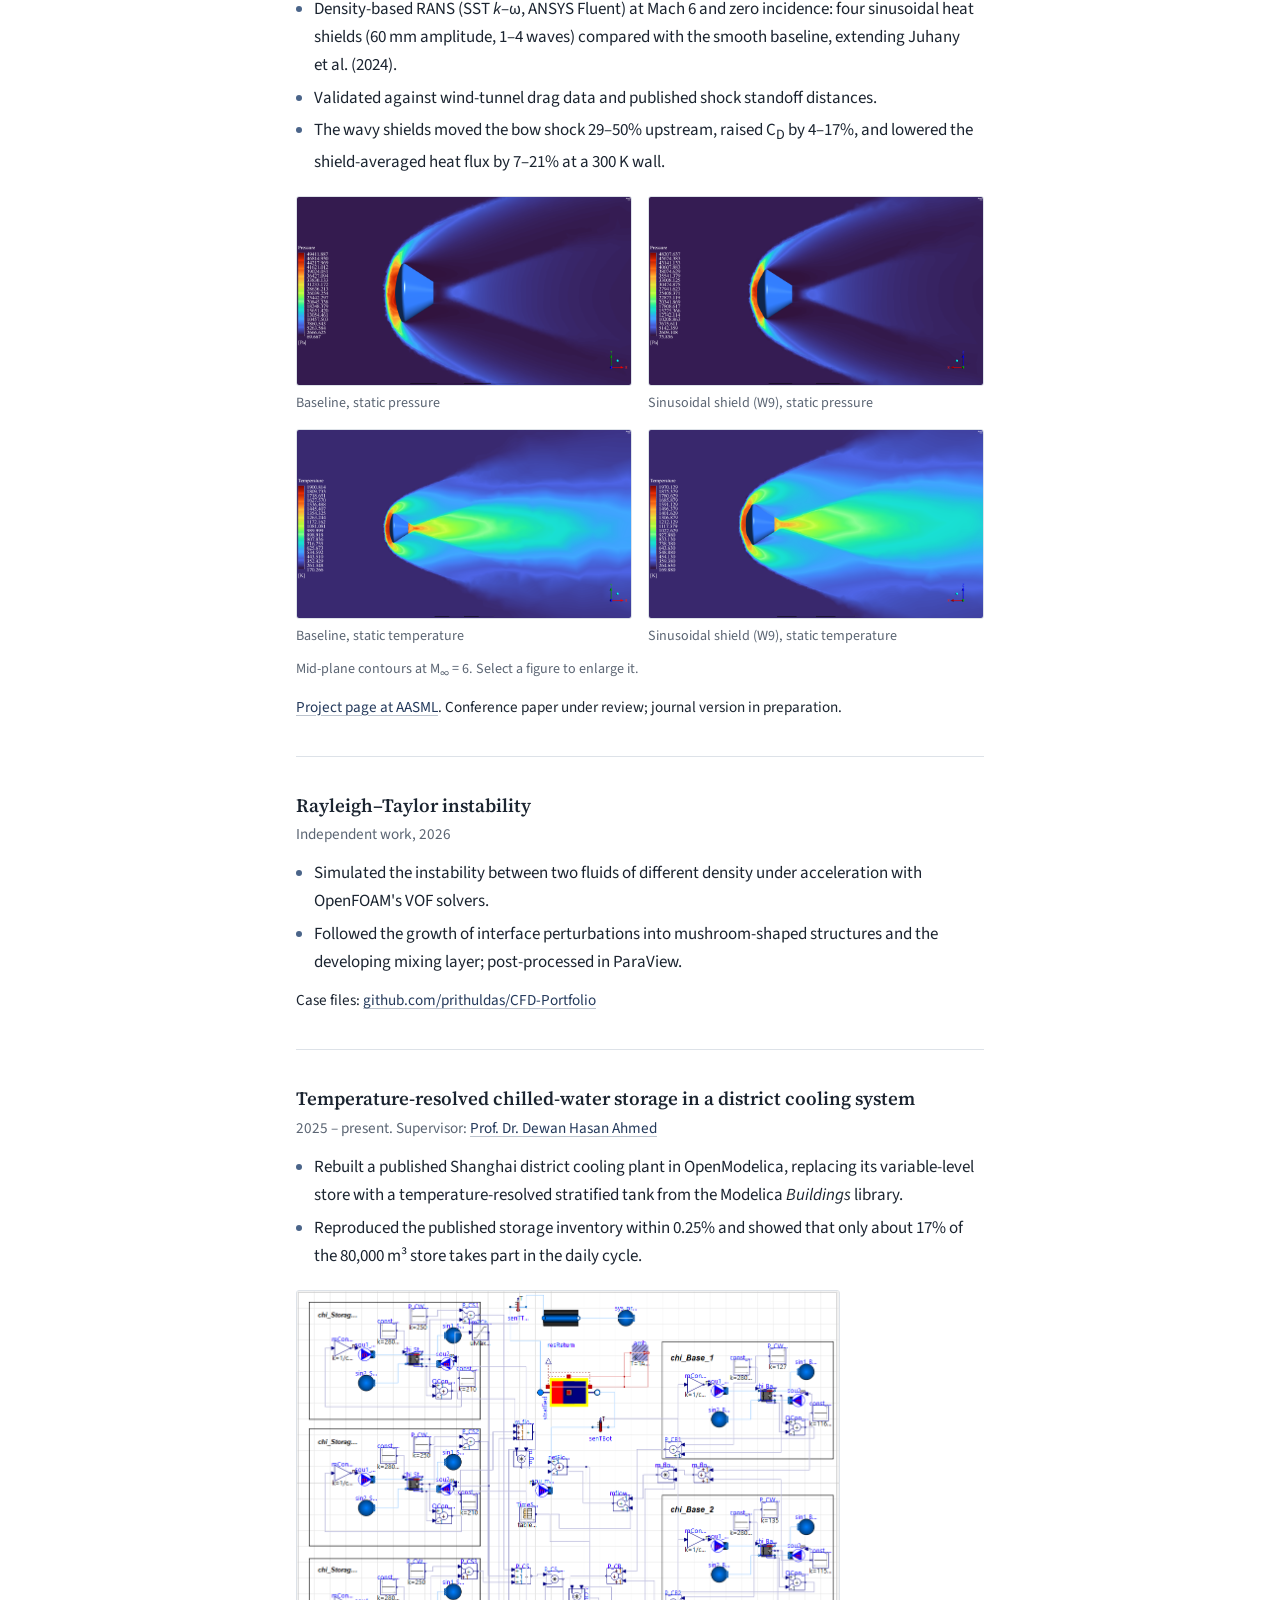
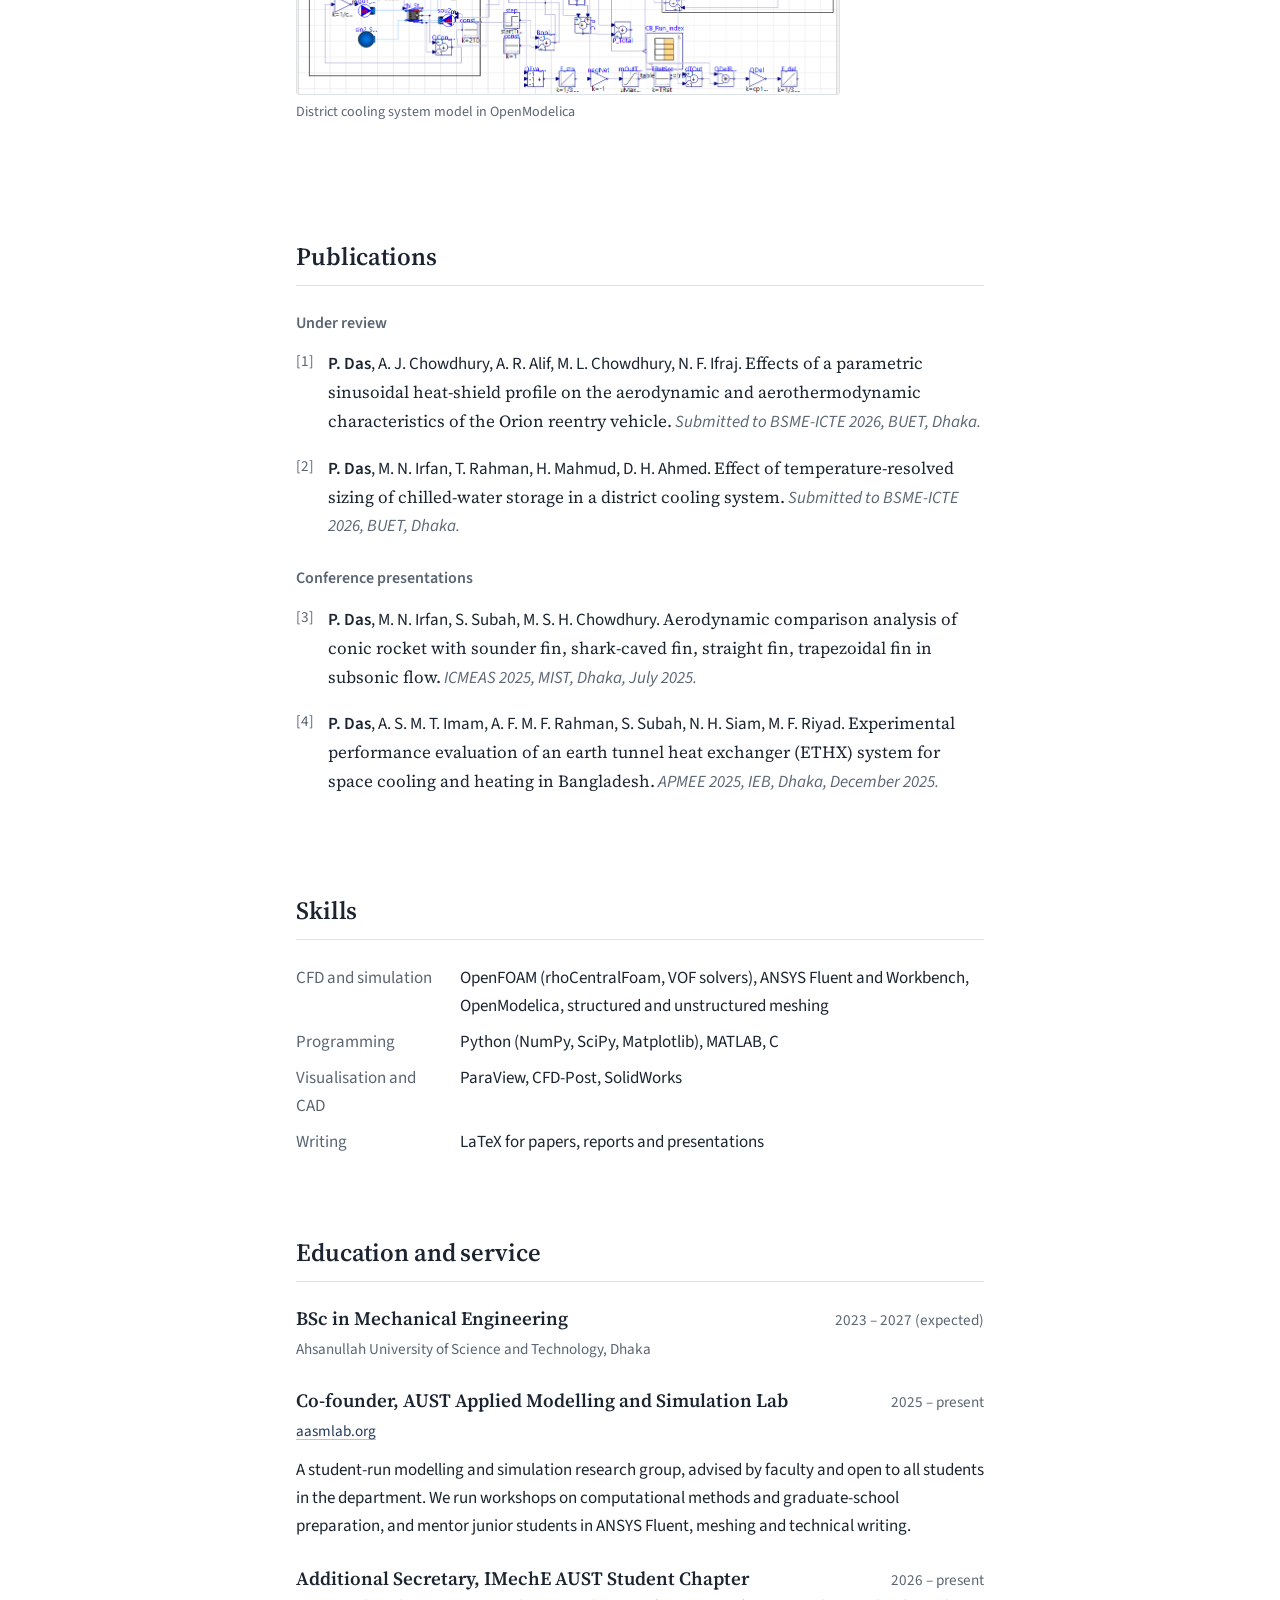
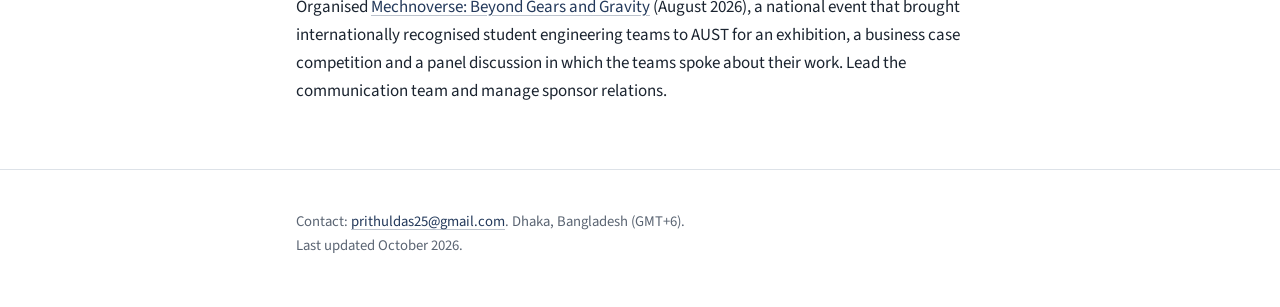
==== commit 04766b8b: "Add favicon and update HTML structure" ====
--- a/index.html
+++ b/index.html
@@ -5,6 +5,10 @@
 <meta name="viewport" content="width=device-width, initial-scale=1.0">
 <meta name="description" content="Prithul Das, mechanical engineering undergraduate at AUST working on computational fluid dynamics of high-speed flows: shock-driven mixing, Richtmyer–Meshkov and Rayleigh–Taylor instabilities, and hypersonic aerothermodynamics.">
 <title>Prithul Das · Computational fluid dynamics</title>
+
+<!-- Favicon: the Greek letter phi, drawn as vector shapes (ellipse + vertical stroke)
+     on an Oxford-blue tile. Colours: tile %2323395b (= #23395b), letter white. -->
+<link rel="icon" type="image/svg+xml" href="data:image/svg+xml,%3Csvg xmlns='http://www.w3.org/2000/svg' viewBox='0 0 64 64'%3E%3Crect width='64' height='64' rx='14' fill='%2323395b'/%3E%3Cellipse cx='32' cy='33' rx='15' ry='12' fill='none' stroke='white' stroke-width='5'/%3E%3Cline x1='32' y1='9' x2='32' y2='56' stroke='white' stroke-width='5' stroke-linecap='round'/%3E%3C/svg%3E">
 
 <link rel="preconnect" href="https://fonts.googleapis.com">
 <link rel="preconnect" href="https://fonts.gstatic.com" crossorigin>
